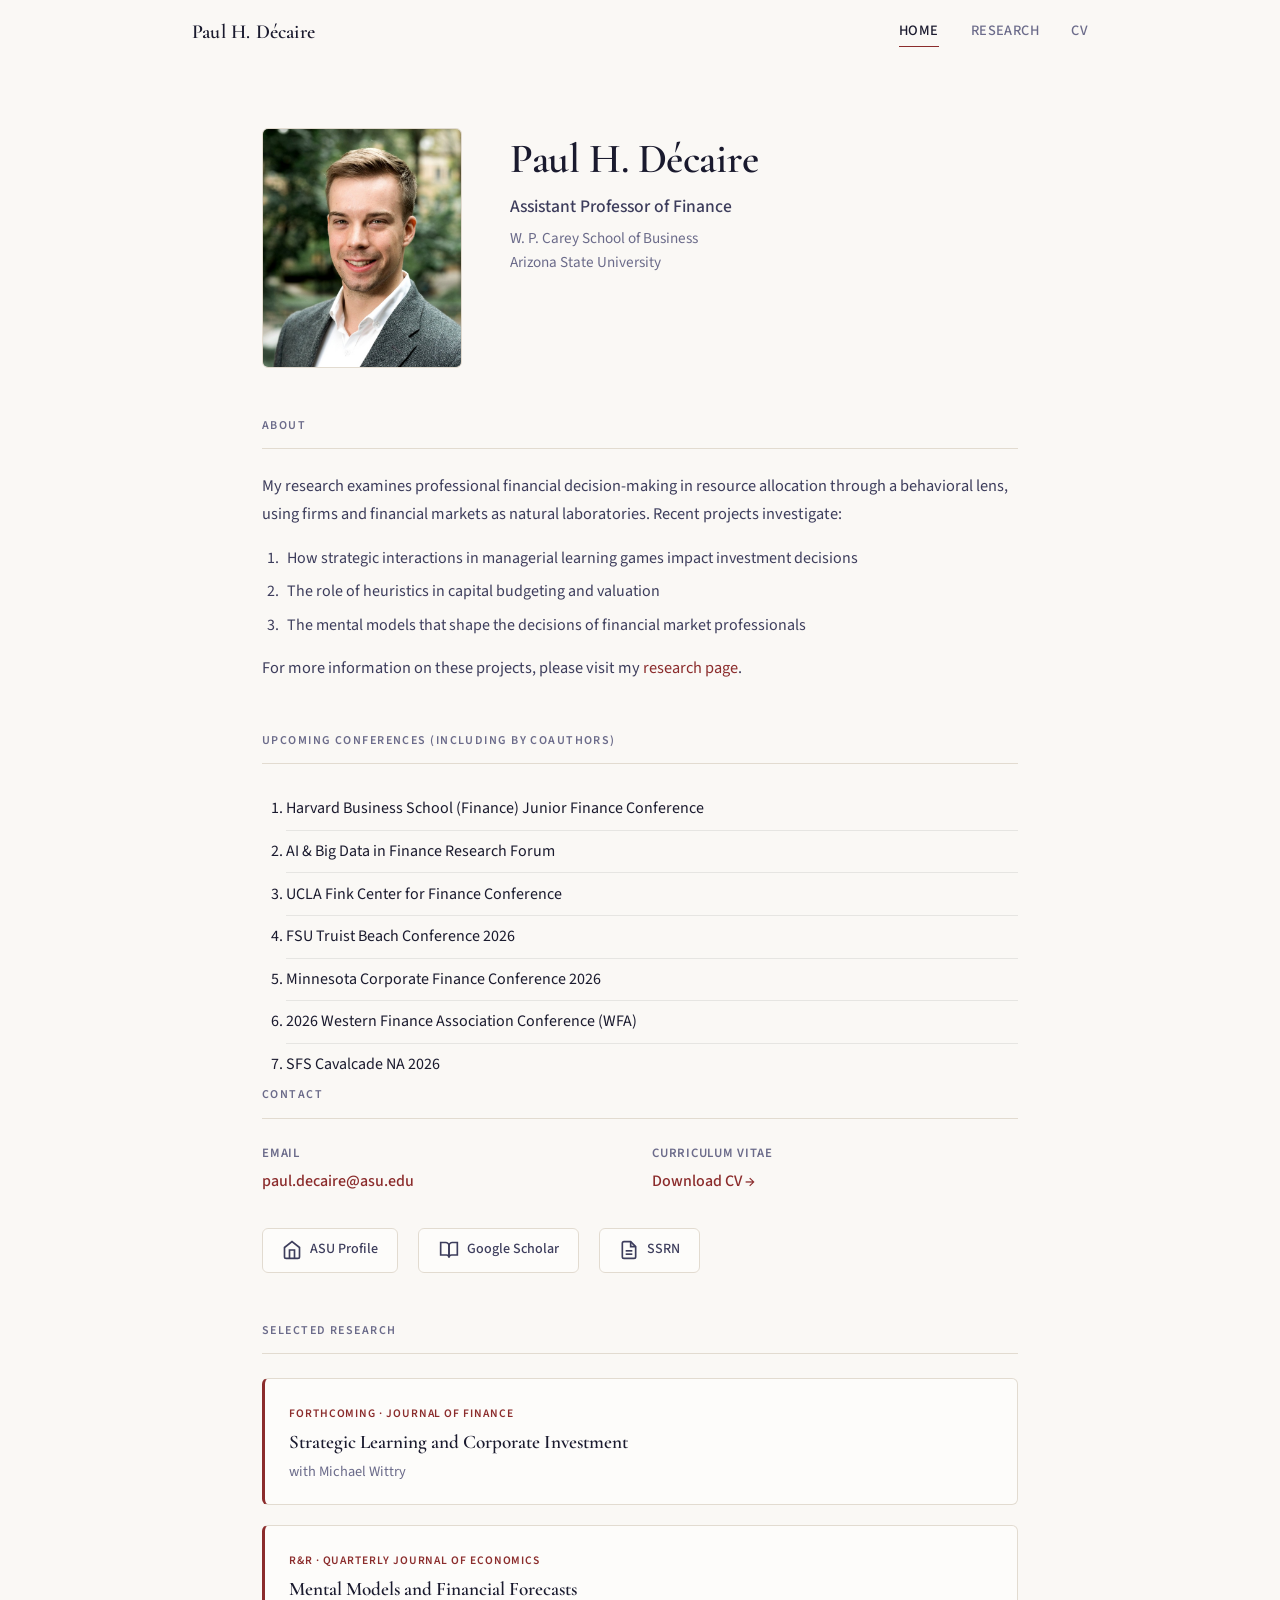
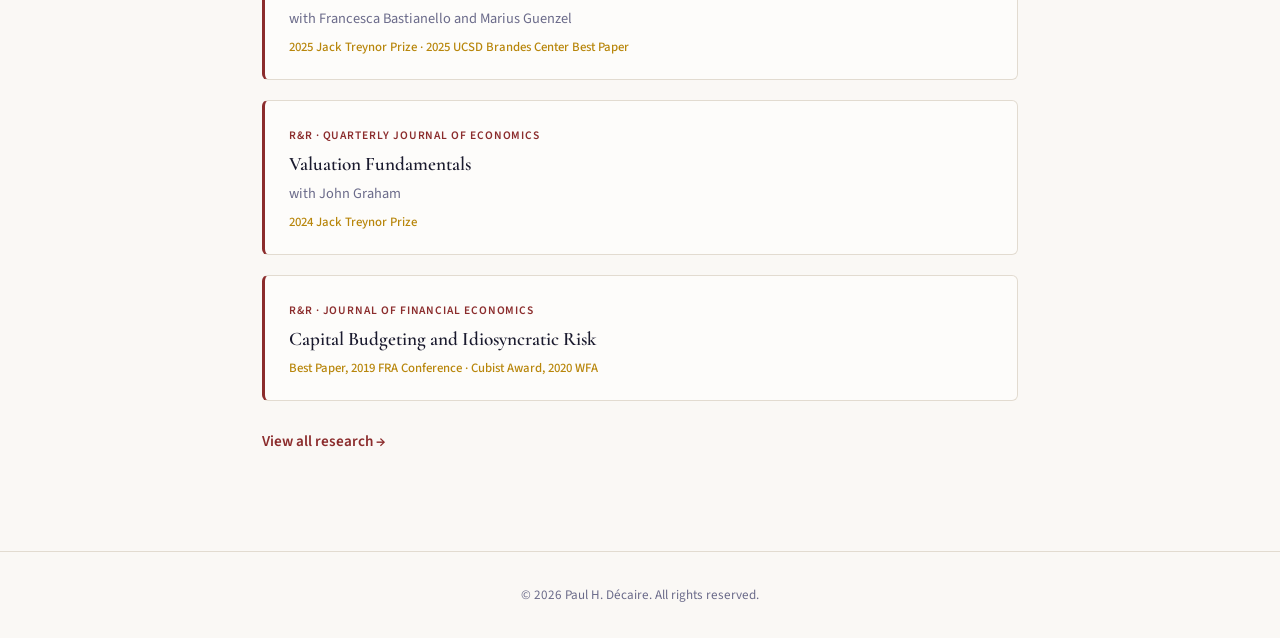
==== index.html @ 52ef9b3b "Add files via upload" ====
<!DOCTYPE html>
<html lang="en">
<head>
    <meta charset="UTF-8">
    <meta name="viewport" content="width=device-width, initial-scale=1.0">
    <!-- Google Analytics 4 -->
    <script async src="https://www.googletagmanager.com/gtag/js?id=G-M47GTW8GNM"></script>
    <script>
        window.dataLayer = window.dataLayer || [];
        function gtag(){dataLayer.push(arguments);}
        gtag('js', new Date());
        gtag('config', 'G-M47GTW8GNM');
    </script>
    <title>Paul H. Décaire — Finance, ASU</title>
    <meta name="description" content="Paul H. Décaire is an Assistant Professor of Finance at the W. P. Carey School of Business, Arizona State University.">
    <link rel="preconnect" href="https://fonts.googleapis.com">
    <link rel="preconnect" href="https://fonts.gstatic.com" crossorigin>
    <link href="https://fonts.googleapis.com/css2?family=Cormorant+Garamond:ital,wght@0,400;0,500;0,600;0,700;1,400;1,500&family=Source+Sans+3:ital,wght@0,300;0,400;0,500;0,600;1,400&display=swap" rel="stylesheet">
    <link rel="stylesheet" href="style.css">
</head>
<body>
    <!-- Navigation -->
    <nav class="nav" id="nav">
        <div class="nav-inner">
            <a href="index.html" class="nav-name">Paul H. Décaire</a>
            <button class="nav-toggle" aria-label="Toggle menu" onclick="document.querySelector('.nav-links').classList.toggle('open')">
                <span></span><span></span><span></span>
            </button>
            <div class="nav-links">
                <a href="index.html" class="active">Home</a>
                <a href="research.html">Research</a>
                <a href="decaire_paul_resume.pdf" target="_blank">CV</a>
            </div>
        </div>
    </nav>

    <!-- Hero Section -->
    <header class="hero">
        <div class="hero-inner">
            <div class="hero-photo">
                <!-- Replace src with your actual headshot file -->
                <img src="photo.jpg" alt="Paul H. Décaire" />
            </div>
            <div class="hero-text">
                <h1>Paul H. Décaire</h1>
                <p class="hero-title">Assistant Professor of Finance</p>
                <p class="hero-affiliation">W. P. Carey School of Business<br>Arizona State University</p>
            </div>
        </div>
    </header>

    <!-- Main Content -->
    <main class="content">
        <!-- About Section -->
        <section class="about" id="about">
            <h2 class="section-label">About</h2>
            <div class="about-body">
                <p>
                    My research examines professional financial decision-making in resource allocation through a behavioral lens, using firms and financial markets as natural laboratories. Recent projects investigate:
                </p>
                <ol class="research-themes">
                    <li>How strategic interactions in managerial learning games impact investment decisions</li>
                    <li>The role of heuristics in capital budgeting and valuation</li>
                    <li>The mental models that shape the decisions of financial market professionals</li>
                </ol>
                <p>
                    For more information on these projects, please visit my <a href="research.html">research page</a>.
                </p>
            </div>
        </section>

        <!-- Upcoming Conferences Section -->
        <section class="conferences" id="conferences">
            <h2 class="section-label">Upcoming Conferences (Including by Coauthors)</h2>
            <div class="about-body">
                <ol style="list-style: decimal; padding-left: 1.5rem; margin: 0;">
                    <li style="padding: 0.45rem 0; border-bottom: 1px solid rgba(0,0,0,0.08);">Harvard Business School (Finance) Junior Finance Conference</li>
                    <li style="padding: 0.45rem 0; border-bottom: 1px solid rgba(0,0,0,0.08);">AI &amp; Big Data in Finance Research Forum</li>
                    <li style="padding: 0.45rem 0; border-bottom: 1px solid rgba(0,0,0,0.08);">UCLA Fink Center for Finance Conference</li>
                    <li style="padding: 0.45rem 0; border-bottom: 1px solid rgba(0,0,0,0.08);">FSU Truist Beach Conference 2026</li>
                    <li style="padding: 0.45rem 0; border-bottom: 1px solid rgba(0,0,0,0.08);">Minnesota Corporate Finance Conference 2026</li>
                    <li style="padding: 0.45rem 0; border-bottom: 1px solid rgba(0,0,0,0.08);">2026 Western Finance Association Conference (WFA)</li>
                    <li style="padding: 0.45rem 0; border-bottom: none;">SFS Cavalcade NA 2026</li>
                </ol>
            </div>
        </section>

        <!-- Contact Section -->
        <section class="contact" id="contact">
            <h2 class="section-label">Contact</h2>
            <div class="contact-body">
                <div class="contact-grid">
                    <div class="contact-item">
                        <span class="contact-label">Email</span>
                        <a href="mailto:paul.decaire@asu.edu">paul.decaire@asu.edu</a>
                    </div>
                    <div class="contact-item">
                        <span class="contact-label">Curriculum Vitae</span>
                        <a href="decaire_paul_resume.pdf" target="_blank">Download CV &rarr;</a>
                    </div>
                </div>

                <div class="profiles">
                    <a href="https://search.asu.edu/profile/3713880" target="_blank" class="profile-link">
                        <svg width="20" height="20" viewBox="0 0 24 24" fill="none" stroke="currentColor" stroke-width="2"><path d="M3 9l9-7 9 7v11a2 2 0 01-2 2H5a2 2 0 01-2-2z"/><polyline points="9 22 9 12 15 12 15 22"/></svg>
                        ASU Profile
                    </a>
                    <a href="https://scholar.google.com/citations?user=c8uqNw0AAAAJ&hl=en&oi=ao" target="_blank" class="profile-link">
                        <svg width="20" height="20" viewBox="0 0 24 24" fill="none" stroke="currentColor" stroke-width="2"><path d="M2 3h6a4 4 0 014 4v14a3 3 0 00-3-3H2z"/><path d="M22 3h-6a4 4 0 00-4 4v14a3 3 0 013-3h7z"/></svg>
                        Google Scholar
                    </a>
                    <a href="https://papers.ssrn.com/sol3/cf_dev/AbsByAuth.cfm?per_id=2707823" target="_blank" class="profile-link">
                        <svg width="20" height="20" viewBox="0 0 24 24" fill="none" stroke="currentColor" stroke-width="2"><path d="M14 2H6a2 2 0 00-2 2v16a2 2 0 002 2h12a2 2 0 002-2V8z"/><polyline points="14 2 14 8 20 8"/><line x1="16" y1="13" x2="8" y2="13"/><line x1="16" y1="17" x2="8" y2="17"/></svg>
                        SSRN
                    </a>
                </div>
            </div>
        </section>

        <!-- Selected Publications Highlight -->
        <section class="highlights" id="highlights">
            <h2 class="section-label">Selected Research</h2>
            <div class="highlights-body">
                <div class="highlight-card">
                    <span class="highlight-badge">Forthcoming &middot; Journal of Finance</span>
                    <h3><a href="https://papers.ssrn.com/sol3/papers.cfm?abstract_id=3923811">Strategic Learning and Corporate Investment</a></h3>
                    <p class="highlight-authors">with Michael Wittry</p>
                </div>
                <div class="highlight-card">
                    <span class="highlight-badge">R&R &middot; Quarterly Journal of Economics</span>
                    <h3><a href="https://papers.ssrn.com/sol3/papers.cfm?abstract_id=5004839">Mental Models and Financial Forecasts</a></h3>
                    <p class="highlight-authors">with Francesca Bastianello and Marius Guenzel</p>
                    <p class="highlight-awards">2025 Jack Treynor Prize &middot; 2025 UCSD Brandes Center Best Paper</p>
                </div>
                <div class="highlight-card">
                    <span class="highlight-badge">R&R &middot; Quarterly Journal of Economics</span>
                    <h3><a href="https://papers.ssrn.com/sol3/papers.cfm?abstract_id=4951338">Valuation Fundamentals</a></h3>
                    <p class="highlight-authors">with John Graham</p>
                    <p class="highlight-awards">2024 Jack Treynor Prize</p>
                </div>
                <div class="highlight-card">
                    <span class="highlight-badge">R&R &middot; Journal of Financial Economics</span>
                    <h3><a href="https://papers.ssrn.com/sol3/papers.cfm?abstract_id=3480884">Capital Budgeting and Idiosyncratic Risk</a></h3>
                    <p class="highlight-awards">Best Paper, 2019 FRA Conference &middot; Cubist Award, 2020 WFA</p>
                </div>

                <a href="research.html" class="view-all">View all research &rarr;</a>
            </div>
        </section>
    </main>

    <!-- Footer -->
    <footer class="footer">
        <div class="footer-inner">
            <p>&copy; 2026 Paul H. Décaire. All rights reserved.</p>
        </div>
    </footer>

    <script>
        // Minimal nav shadow on scroll
        window.addEventListener('scroll', () => {
            document.getElementById('nav').classList.toggle('scrolled', window.scrollY > 20);
        });
    </script>

    <!-- StatCounter -->
    <!-- TODO: Replace 13212534 with your Project ID and 77cf4cf3 with your Security Code -->
    <!-- Get these at: https://statcounter.com/ → Add Project → copy the code -->
    <script type="text/javascript">
        var sc_project=13212534;
        var sc_invisible=1;
        var sc_security="77cf4cf3";
    </script>
    <script type="text/javascript" src="https://www.statcounter.com/counter/counter.js" async></script>
    <noscript><div class="statcounter"><a title="Web Analytics" href="https://statcounter.com/" target="_blank"><img class="statcounter" src="https://c.statcounter.com/13212534/0/77cf4cf3/1/" alt="Web Analytics" referrerPolicy="no-referrer-when-downgrade"></a></div></noscript>
    <!-- End StatCounter -->
</body>
</html>
---- style.css ----
/* ============================================================
   Paul H. Décaire — Academic Website Stylesheet
   Aesthetic: Refined editorial, warm & authoritative
   ============================================================ */

:root {
    --color-ink: #1a1a2e;
    --color-ink-light: #3d3d5c;
    --color-ink-muted: #6b6b8a;
    --color-cream: #faf8f5;
    --color-warm-white: #fdfcfa;
    --color-sand: #f0ebe4;
    --color-sand-dark: #e2dbd0;
    --color-accent: #8b2c2c;
    --color-accent-hover: #a63636;
    --color-gold: #b8860b;
    --color-green-muted: #2d6a4f;
    --color-blue-muted: #1e4d7a;
    --font-display: 'Cormorant Garamond', 'Georgia', serif;
    --font-body: 'Source Sans 3', 'Segoe UI', sans-serif;
    --max-width: 820px;
    --nav-height: 64px;
}

/* Reset */
*, *::before, *::after { box-sizing: border-box; margin: 0; padding: 0; }

html {
    scroll-behavior: smooth;
    -webkit-text-size-adjust: 100%;
}

body {
    font-family: var(--font-body);
    font-size: 16px;
    line-height: 1.7;
    color: var(--color-ink);
    background: var(--color-cream);
    -webkit-font-smoothing: antialiased;
    -moz-osx-font-smoothing: grayscale;
}

a {
    color: var(--color-accent);
    text-decoration: none;
    transition: color 0.2s ease;
}
a:hover {
    color: var(--color-accent-hover);
}

img { max-width: 100%; display: block; }

/* ---- NAVIGATION ---- */
.nav {
    position: fixed;
    top: 0;
    left: 0;
    right: 0;
    height: var(--nav-height);
    background: var(--color-cream);
    z-index: 100;
    transition: box-shadow 0.3s ease, background 0.3s ease;
}
.nav.scrolled {
    box-shadow: 0 1px 12px rgba(26, 26, 46, 0.08);
    background: rgba(250, 248, 245, 0.97);
    backdrop-filter: blur(8px);
}
.nav-inner {
    max-width: 960px;
    margin: 0 auto;
    padding: 0 2rem;
    height: 100%;
    display: flex;
    align-items: center;
    justify-content: space-between;
}
.nav-name {
    font-family: var(--font-display);
    font-size: 1.25rem;
    font-weight: 600;
    color: var(--color-ink);
    letter-spacing: 0.01em;
}
.nav-name:hover { color: var(--color-accent); }
.nav-links {
    display: flex;
    gap: 2rem;
    align-items: center;
}
.nav-links a {
    font-family: var(--font-body);
    font-size: 0.9rem;
    font-weight: 500;
    color: var(--color-ink-muted);
    letter-spacing: 0.03em;
    text-transform: uppercase;
    position: relative;
    padding-bottom: 2px;
}
.nav-links a::after {
    content: '';
    position: absolute;
    bottom: -2px;
    left: 0;
    width: 0;
    height: 1.5px;
    background: var(--color-accent);
    transition: width 0.3s ease;
}
.nav-links a:hover,
.nav-links a.active {
    color: var(--color-ink);
}
.nav-links a:hover::after,
.nav-links a.active::after {
    width: 100%;
}
.nav-toggle { display: none; }

/* ---- HERO (Home) ---- */
.hero {
    padding-top: calc(var(--nav-height) + 4rem);
    padding-bottom: 3rem;
    background: var(--color-cream);
}
.hero-inner {
    max-width: var(--max-width);
    margin: 0 auto;
    padding: 0 2rem;
    display: flex;
    align-items: flex-start;
    gap: 3rem;
}
.hero-photo {
    flex-shrink: 0;
    width: 200px;
    height: 240px;
    border-radius: 6px;
    overflow: hidden;
    background: var(--color-sand);
    border: 1px solid var(--color-sand-dark);
}
.hero-photo img {
    width: 100%;
    height: 100%;
    object-fit: cover;
}
.hero-text {
    padding-top: 0.5rem;
}
.hero-text h1 {
    font-family: var(--font-display);
    font-size: 2.6rem;
    font-weight: 600;
    color: var(--color-ink);
    line-height: 1.15;
    margin-bottom: 0.5rem;
    letter-spacing: -0.01em;
}
.hero-title {
    font-size: 1.1rem;
    font-weight: 500;
    color: var(--color-ink-light);
    margin-bottom: 0.25rem;
}
.hero-affiliation {
    font-size: 0.95rem;
    color: var(--color-ink-muted);
    line-height: 1.6;
}

/* ---- PAGE HEADER (Research) ---- */
.page-header {
    padding-top: calc(var(--nav-height) + 3.5rem);
    padding-bottom: 2rem;
    max-width: var(--max-width);
    margin: 0 auto;
    padding-left: 2rem;
    padding-right: 2rem;
}
.page-header h1 {
    font-family: var(--font-display);
    font-size: 2.8rem;
    font-weight: 600;
    color: var(--color-ink);
    letter-spacing: -0.01em;
}

/* ---- MAIN CONTENT ---- */
.content {
    max-width: var(--max-width);
    margin: 0 auto;
    padding: 0 2rem 4rem;
}

/* ---- SECTION LABELS ---- */
.section-label {
    font-family: var(--font-body);
    font-size: 0.75rem;
    font-weight: 600;
    letter-spacing: 0.12em;
    text-transform: uppercase;
    color: var(--color-ink-muted);
    margin-bottom: 1.5rem;
    padding-bottom: 0.75rem;
    border-bottom: 1px solid var(--color-sand-dark);
}

/* ---- ABOUT SECTION ---- */
.about { margin-bottom: 3rem; }
.about-body p {
    color: var(--color-ink-light);
    margin-bottom: 1rem;
    font-size: 1.02rem;
}
.research-themes {
    margin: 0.75rem 0 1rem 1.25rem;
    color: var(--color-ink-light);
}
.research-themes li {
    margin-bottom: 0.4rem;
    padding-left: 0.3rem;
}

/* ---- CONTACT SECTION ---- */
.contact { margin-bottom: 3rem; }
.contact-grid {
    display: grid;
    grid-template-columns: 1fr 1fr;
    gap: 1.5rem;
    margin-bottom: 2rem;
}
.contact-item {
    display: flex;
    flex-direction: column;
    gap: 0.25rem;
}
.contact-label {
    font-size: 0.8rem;
    font-weight: 600;
    letter-spacing: 0.06em;
    text-transform: uppercase;
    color: var(--color-ink-muted);
}
.contact-item a {
    font-size: 1rem;
    font-weight: 500;
}

.profiles {
    display: flex;
    gap: 1.25rem;
    flex-wrap: wrap;
}
.profile-link {
    display: inline-flex;
    align-items: center;
    gap: 0.5rem;
    padding: 0.6rem 1.2rem;
    border: 1px solid var(--color-sand-dark);
    border-radius: 6px;
    font-size: 0.88rem;
    font-weight: 500;
    color: var(--color-ink-light);
    background: var(--color-warm-white);
    transition: all 0.2s ease;
}
.profile-link:hover {
    border-color: var(--color-accent);
    color: var(--color-accent);
    background: #fff;
    box-shadow: 0 2px 8px rgba(139, 44, 44, 0.08);
}
.profile-link svg {
    flex-shrink: 0;
}

/* ---- HIGHLIGHTS / SELECTED RESEARCH ---- */
.highlights { margin-bottom: 2rem; }
.highlights-body {
    display: flex;
    flex-direction: column;
    gap: 1.25rem;
}
.highlight-card {
    padding: 1.25rem 1.5rem;
    background: var(--color-warm-white);
    border: 1px solid var(--color-sand-dark);
    border-radius: 6px;
    border-left: 3px solid var(--color-accent);
    transition: box-shadow 0.2s ease, transform 0.2s ease;
}
.highlight-card:hover {
    box-shadow: 0 4px 16px rgba(26, 26, 46, 0.06);
    transform: translateY(-1px);
}
.highlight-badge {
    display: inline-block;
    font-size: 0.72rem;
    font-weight: 600;
    letter-spacing: 0.08em;
    text-transform: uppercase;
    color: var(--color-accent);
    margin-bottom: 0.4rem;
}
.highlight-card h3 {
    font-family: var(--font-display);
    font-size: 1.2rem;
    font-weight: 600;
    line-height: 1.35;
    margin-bottom: 0.25rem;
}
.highlight-card h3 a {
    color: var(--color-ink);
}
.highlight-card h3 a:hover {
    color: var(--color-accent);
}
.highlight-authors {
    font-size: 0.9rem;
    color: var(--color-ink-muted);
}
.highlight-awards {
    font-size: 0.8rem;
    color: var(--color-gold);
    font-weight: 500;
    margin-top: 0.35rem;
}
.view-all {
    display: inline-block;
    margin-top: 0.5rem;
    font-weight: 600;
    font-size: 0.95rem;
}

/* ---- RESEARCH PAGE: PAPERS ---- */
.paper-section {
    margin-bottom: 3.5rem;
}
.papers {
    display: flex;
    flex-direction: column;
    gap: 1.75rem;
}
.paper {
    padding: 1.5rem 1.75rem;
    background: var(--color-warm-white);
    border: 1px solid var(--color-sand-dark);
    border-radius: 6px;
    transition: box-shadow 0.2s ease;
}
.paper:hover {
    box-shadow: 0 3px 14px rgba(26, 26, 46, 0.06);
}
.paper-meta {
    display: flex;
    align-items: center;
    gap: 0.75rem;
    margin-bottom: 0.6rem;
    flex-wrap: wrap;
}
.paper-venue {
    font-size: 0.78rem;
    font-weight: 600;
    letter-spacing: 0.06em;
    text-transform: uppercase;
    color: var(--color-ink-muted);
}
.paper-status {
    font-size: 0.7rem;
    font-weight: 600;
    letter-spacing: 0.06em;
    text-transform: uppercase;
    padding: 0.2rem 0.6rem;
    border-radius: 3px;
    background: var(--color-sand);
    color: var(--color-ink-muted);
}
.paper-status.forthcoming {
    background: #e8f5e9;
    color: var(--color-green-muted);
}
.paper-status.published {
    background: #e3f0fa;
    color: var(--color-blue-muted);
}
.paper-status.rr {
    background: #fff3e0;
    color: #b8730e;
}
.paper-status.new {
    background: #fce4ec;
    color: var(--color-accent);
}
.paper-title {
    font-family: var(--font-display);
    font-size: 1.3rem;
    font-weight: 600;
    line-height: 1.35;
    margin-bottom: 0.35rem;
}
.paper-title a {
    color: var(--color-ink);
}
.paper-title a:hover {
    color: var(--color-accent);
}
.paper-authors {
    font-size: 0.92rem;
    color: var(--color-ink-muted);
    margin-bottom: 0.3rem;
}
.paper-note {
    font-size: 0.85rem;
    color: var(--color-ink-muted);
    font-style: italic;
    margin-bottom: 0.3rem;
}
.paper-links {
    margin-bottom: 0.5rem;
}
.paper-links a {
    font-size: 0.85rem;
    font-weight: 600;
}
.paper-awards {
    display: flex;
    flex-direction: column;
    gap: 0.2rem;
    margin-top: 0.4rem;
}
.award {
    font-size: 0.8rem;
    color: var(--color-gold);
    font-weight: 500;
}
.award::before {
    content: '★ ';
    font-size: 0.7rem;
}

/* Abstract toggle */
.paper-abstract {
    margin-top: 0.75rem;
    border-top: 1px solid var(--color-sand);
    padding-top: 0.75rem;
}
.paper-abstract summary {
    font-size: 0.82rem;
    font-weight: 600;
    text-transform: uppercase;
    letter-spacing: 0.06em;
    color: var(--color-ink-muted);
    cursor: pointer;
    user-select: none;
    transition: color 0.2s;
}
.paper-abstract summary:hover {
    color: var(--color-accent);
}
.paper-abstract p {
    margin-top: 0.6rem;
    font-size: 0.9rem;
    line-height: 1.65;
    color: var(--color-ink-light);
}

.paper-resting {
    opacity: 0.7;
    border-left: 3px solid var(--color-sand-dark);
}

/* ---- FOOTER ---- */
.footer {
    border-top: 1px solid var(--color-sand-dark);
    padding: 2rem 0;
    background: var(--color-cream);
}
.footer-inner {
    max-width: var(--max-width);
    margin: 0 auto;
    padding: 0 2rem;
    text-align: center;
}
.footer p {
    font-size: 0.82rem;
    color: var(--color-ink-muted);
}

/* ---- RESPONSIVE ---- */
@media (max-width: 700px) {
    .hero-inner {
        flex-direction: column;
        align-items: center;
        text-align: center;
        gap: 1.5rem;
    }
    .hero-photo {
        width: 160px;
        height: 200px;
    }
    .hero-text h1 {
        font-size: 2rem;
    }
    .contact-grid {
        grid-template-columns: 1fr;
    }
    .profiles {
        justify-content: center;
    }
    .nav-toggle {
        display: flex;
        flex-direction: column;
        gap: 5px;
        background: none;
        border: none;
        cursor: pointer;
        padding: 4px;
    }
    .nav-toggle span {
        display: block;
        width: 22px;
        height: 2px;
        background: var(--color-ink);
        border-radius: 2px;
        transition: 0.2s;
    }
    .nav-links {
        display: none;
        position: absolute;
        top: var(--nav-height);
        left: 0;
        right: 0;
        background: var(--color-cream);
        flex-direction: column;
        padding: 1rem 2rem 1.5rem;
        gap: 1rem;
        box-shadow: 0 4px 16px rgba(0,0,0,0.06);
    }
    .nav-links.open {
        display: flex;
    }
    .page-header h1 { font-size: 2.2rem; }
    .paper { padding: 1.25rem; }
    .paper-title { font-size: 1.15rem; }
    .highlight-card { padding: 1rem 1.25rem; }
}

/* ---- ANIMATIONS ---- */
@keyframes fadeUp {
    from { opacity: 0; transform: translateY(16px); }
    to   { opacity: 1; transform: translateY(0); }
}

.hero-photo,
.hero-text,
.about,
.contact,
.highlights,
.paper-section {
    animation: fadeUp 0.6s ease both;
}
.hero-text       { animation-delay: 0.1s; }
.about           { animation-delay: 0.15s; }
.contact         { animation-delay: 0.2s; }
.highlights      { animation-delay: 0.25s; }

/* Print styles */
@media print {
    .nav, .nav-toggle { display: none; }
    .hero { padding-top: 1rem; }
    .paper-abstract { display: block; }
    .paper-abstract summary { display: none; }
    a { color: inherit; }
}

/* Upcoming Conferences */
.conferences-body {
    max-width: 38rem;
}

.conference-list {
    list-style: none;
    padding: 0;
    margin: 0 0 1rem;
}

.conference-list li {
    padding: 0.45rem 0;
    border-bottom: 1px solid rgba(0, 0, 0, 0.06);
    font-family: 'Source Sans 3', sans-serif;
    font-size: 0.95rem;
}

.conf-note {
    color: #888;
    font-size: 0.85em;
    margin-left: 0.25rem;
}

.conf-legend {
    font-size: 0.85rem;
    color: #888;
    margin-top: 0.5rem;
    font-family: 'Source Sans 3', sans-serif;
}
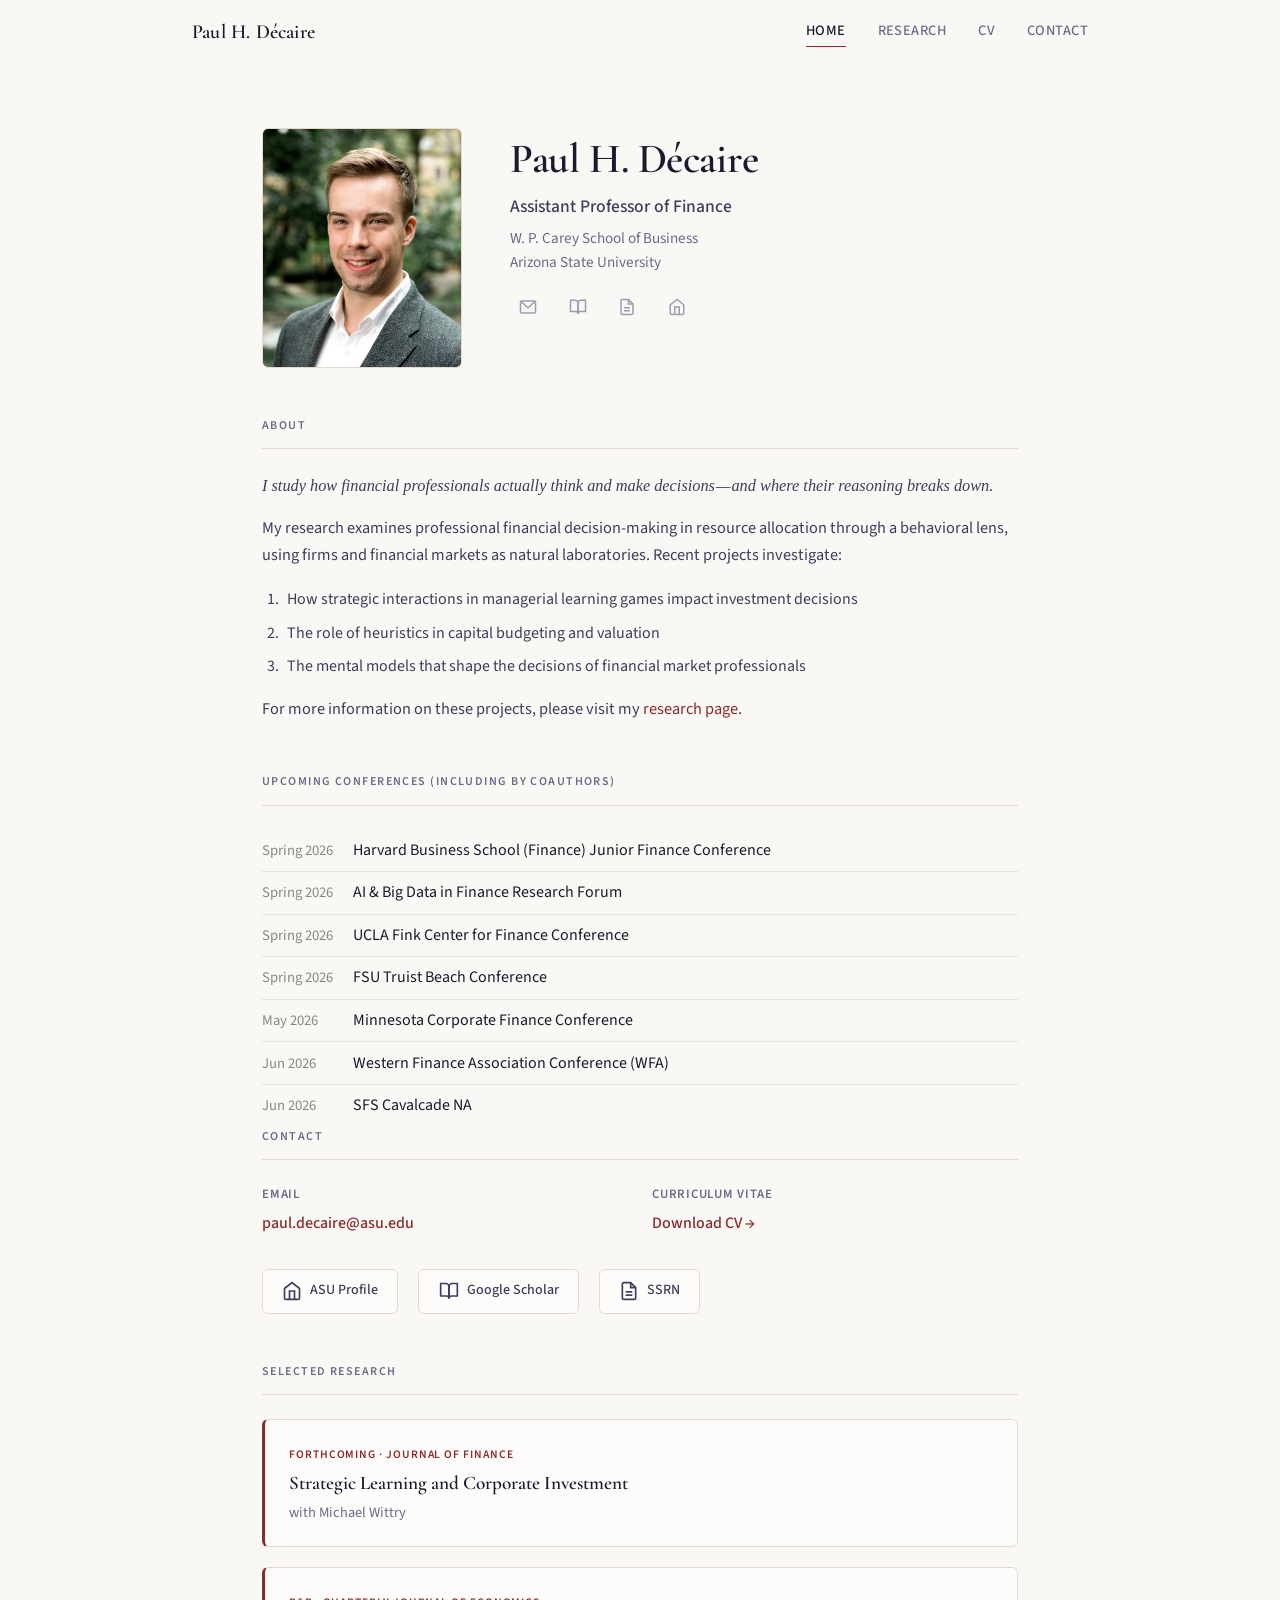
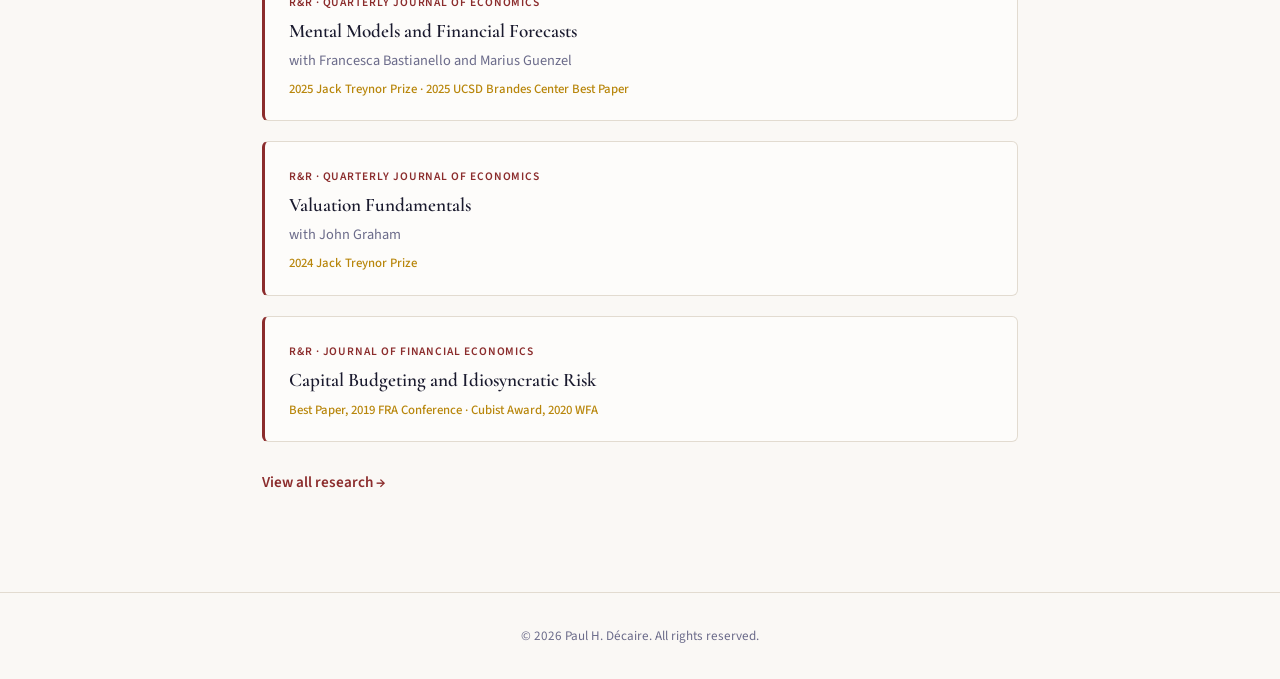
==== commit 98983d01: "Add files via upload" ====
--- a/index.html
+++ b/index.html
@@ -12,7 +12,17 @@
         gtag('config', 'G-M47GTW8GNM');
     </script>
     <title>Paul H. Décaire — Finance, ASU</title>
-    <meta name="description" content="Paul H. Décaire is an Assistant Professor of Finance at the W. P. Carey School of Business, Arizona State University.">
+    <meta name="description" content="Paul H. Décaire is an Assistant Professor of Finance at the W. P. Carey School of Business, Arizona State University. Research on behavioral finance, capital budgeting, and valuation.">
+    <!-- Open Graph / Social sharing -->
+    <meta property="og:title" content="Paul H. Décaire — Finance, ASU">
+    <meta property="og:description" content="Assistant Professor of Finance at Arizona State University. I study how financial professionals actually think and make decisions — and where their reasoning breaks down.">
+    <meta property="og:type" content="website">
+    <meta property="og:url" content="https://paulhdecaire.com/">
+    <meta property="og:image" content="https://paulhdecaire.com/photo.jpg">
+    <meta name="twitter:card" content="summary">
+    <meta name="twitter:title" content="Paul H. Décaire — Finance, ASU">
+    <meta name="twitter:description" content="Assistant Professor of Finance at ASU. Research on behavioral finance, capital budgeting, and valuation.">
+    <meta name="twitter:image" content="https://paulhdecaire.com/photo.jpg">
     <link rel="preconnect" href="https://fonts.googleapis.com">
     <link rel="preconnect" href="https://fonts.gstatic.com" crossorigin>
     <link href="https://fonts.googleapis.com/css2?family=Cormorant+Garamond:ital,wght@0,400;0,500;0,600;0,700;1,400;1,500&family=Source+Sans+3:ital,wght@0,300;0,400;0,500;0,600;1,400&display=swap" rel="stylesheet">
@@ -30,6 +40,7 @@
                 <a href="index.html" class="active">Home</a>
                 <a href="research.html">Research</a>
                 <a href="decaire_paul_resume.pdf" target="_blank">CV</a>
+                <a href="#contact">Contact</a>
             </div>
         </div>
     </nav>
@@ -38,13 +49,26 @@
     <header class="hero">
         <div class="hero-inner">
             <div class="hero-photo">
-                <!-- Replace src with your actual headshot file -->
                 <img src="photo.jpg" alt="Paul H. Décaire" />
             </div>
             <div class="hero-text">
                 <h1>Paul H. Décaire</h1>
                 <p class="hero-title">Assistant Professor of Finance</p>
                 <p class="hero-affiliation">W. P. Carey School of Business<br>Arizona State University</p>
+                <div class="hero-profiles">
+                    <a href="mailto:paul.decaire@asu.edu" title="Email">
+                        <svg width="18" height="18" viewBox="0 0 24 24" fill="none" stroke="currentColor" stroke-width="2"><rect x="2" y="4" width="20" height="16" rx="2"/><polyline points="22,4 12,13 2,4"/></svg>
+                    </a>
+                    <a href="https://scholar.google.com/citations?user=c8uqNw0AAAAJ&hl=en&oi=ao" target="_blank" title="Google Scholar">
+                        <svg width="18" height="18" viewBox="0 0 24 24" fill="none" stroke="currentColor" stroke-width="2"><path d="M2 3h6a4 4 0 014 4v14a3 3 0 00-3-3H2z"/><path d="M22 3h-6a4 4 0 00-4 4v14a3 3 0 013-3h7z"/></svg>
+                    </a>
+                    <a href="https://papers.ssrn.com/sol3/cf_dev/AbsByAuth.cfm?per_id=2707823" target="_blank" title="SSRN">
+                        <svg width="18" height="18" viewBox="0 0 24 24" fill="none" stroke="currentColor" stroke-width="2"><path d="M14 2H6a2 2 0 00-2 2v16a2 2 0 002 2h12a2 2 0 002-2V8z"/><polyline points="14 2 14 8 20 8"/><line x1="16" y1="13" x2="8" y2="13"/><line x1="16" y1="17" x2="8" y2="17"/></svg>
+                    </a>
+                    <a href="https://search.asu.edu/profile/3713880" target="_blank" title="ASU Profile">
+                        <svg width="18" height="18" viewBox="0 0 24 24" fill="none" stroke="currentColor" stroke-width="2"><path d="M3 9l9-7 9 7v11a2 2 0 01-2 2H5a2 2 0 01-2-2z"/><polyline points="9 22 9 12 15 12 15 22"/></svg>
+                    </a>
+                </div>
             </div>
         </div>
     </header>
@@ -55,6 +79,9 @@
         <section class="about" id="about">
             <h2 class="section-label">About</h2>
             <div class="about-body">
+                <p class="about-tagline">
+                    I study how financial professionals actually think and make decisions&hairsp;&mdash;&hairsp;and where their reasoning breaks down.
+                </p>
                 <p>
                     My research examines professional financial decision-making in resource allocation through a behavioral lens, using firms and financial markets as natural laboratories. Recent projects investigate:
                 </p>
@@ -73,14 +100,28 @@
         <section class="conferences" id="conferences">
             <h2 class="section-label">Upcoming Conferences (Including by Coauthors)</h2>
             <div class="about-body">
-                <ol style="list-style: decimal; padding-left: 1.5rem; margin: 0;">
-                    <li style="padding: 0.45rem 0; border-bottom: 1px solid rgba(0,0,0,0.08);">Harvard Business School (Finance) Junior Finance Conference</li>
-                    <li style="padding: 0.45rem 0; border-bottom: 1px solid rgba(0,0,0,0.08);">AI &amp; Big Data in Finance Research Forum</li>
-                    <li style="padding: 0.45rem 0; border-bottom: 1px solid rgba(0,0,0,0.08);">UCLA Fink Center for Finance Conference</li>
-                    <li style="padding: 0.45rem 0; border-bottom: 1px solid rgba(0,0,0,0.08);">FSU Truist Beach Conference 2026</li>
-                    <li style="padding: 0.45rem 0; border-bottom: 1px solid rgba(0,0,0,0.08);">Minnesota Corporate Finance Conference 2026</li>
-                    <li style="padding: 0.45rem 0; border-bottom: 1px solid rgba(0,0,0,0.08);">2026 Western Finance Association Conference (WFA)</li>
-                    <li style="padding: 0.45rem 0; border-bottom: none;">SFS Cavalcade NA 2026</li>
+                <ol style="list-style: none; padding-left: 0; margin: 0;">
+                    <li style="padding: 0.45rem 0; border-bottom: 1px solid rgba(0,0,0,0.08);">
+                        <span style="display:inline-block; min-width:5.5rem; color:#888; font-size:0.92em;">Spring 2026</span> Harvard Business School (Finance) Junior Finance Conference
+                    </li>
+                    <li style="padding: 0.45rem 0; border-bottom: 1px solid rgba(0,0,0,0.08);">
+                        <span style="display:inline-block; min-width:5.5rem; color:#888; font-size:0.92em;">Spring 2026</span> AI &amp; Big Data in Finance Research Forum
+                    </li>
+                    <li style="padding: 0.45rem 0; border-bottom: 1px solid rgba(0,0,0,0.08);">
+                        <span style="display:inline-block; min-width:5.5rem; color:#888; font-size:0.92em;">Spring 2026</span> UCLA Fink Center for Finance Conference
+                    </li>
+                    <li style="padding: 0.45rem 0; border-bottom: 1px solid rgba(0,0,0,0.08);">
+                        <span style="display:inline-block; min-width:5.5rem; color:#888; font-size:0.92em;">Spring 2026</span> FSU Truist Beach Conference
+                    </li>
+                    <li style="padding: 0.45rem 0; border-bottom: 1px solid rgba(0,0,0,0.08);">
+                        <span style="display:inline-block; min-width:5.5rem; color:#888; font-size:0.92em;">May 2026</span> Minnesota Corporate Finance Conference
+                    </li>
+                    <li style="padding: 0.45rem 0; border-bottom: 1px solid rgba(0,0,0,0.08);">
+                        <span style="display:inline-block; min-width:5.5rem; color:#888; font-size:0.92em;">Jun 2026</span> Western Finance Association Conference (WFA)
+                    </li>
+                    <li style="padding: 0.45rem 0; border-bottom: none;">
+                        <span style="display:inline-block; min-width:5.5rem; color:#888; font-size:0.92em;">Jun 2026</span> SFS Cavalcade NA
+                    </li>
                 </ol>
             </div>
         </section>
@@ -164,15 +205,13 @@
     </script>
 
     <!-- StatCounter -->
-    <!-- TODO: Replace 13212534 with your Project ID and 77cf4cf3 with your Security Code -->
-    <!-- Get these at: https://statcounter.com/ → Add Project → copy the code -->
     <script type="text/javascript">
         var sc_project=13212534;
         var sc_invisible=1;
         var sc_security="77cf4cf3";
     </script>
     <script type="text/javascript" src="https://www.statcounter.com/counter/counter.js" async></script>
-    <noscript><div class="statcounter"><a title="Web Analytics" href="https://statcounter.com/" target="_blank"><img class="statcounter" src="https://c.statcounter.com/13212534/0/77cf4cf3/1/" alt="Web Analytics" referrerPolicy="no-referrer-when-downgrade"></a></div></noscript>
+    <noscript><div class="statcounter" style="display:none;"><a title="Web Analytics" href="https://statcounter.com/" target="_blank"><img class="statcounter" src="https://c.statcounter.com/13212534/0/77cf4cf3/1/" alt="Web Analytics" referrerPolicy="no-referrer-when-downgrade"></a></div></noscript>
     <!-- End StatCounter -->
 </body>
 </html>
--- a/style.css
+++ b/style.css
@@ -504,6 +504,9 @@
     .hero-text h1 {
         font-size: 2rem;
     }
+    .hero-profiles {
+        justify-content: center;
+    }
     .contact-grid {
         grid-template-columns: 1fr;
     }
@@ -606,3 +609,52 @@
     margin-top: 0.5rem;
     font-family: 'Source Sans 3', sans-serif;
 }
+
+/* ============================================================
+   NEW — Hero profile icons, About tagline, Resting Papers note
+   ============================================================ */
+
+/* Hero profile icon row (below affiliation) */
+.hero-profiles {
+    display: flex;
+    gap: 0.85rem;
+    margin-top: 0.9rem;
+}
+
+.hero-profiles a {
+    display: flex;
+    align-items: center;
+    justify-content: center;
+    width: 36px;
+    height: 36px;
+    border-radius: 50%;
+    color: var(--color-ink-muted);
+    opacity: 0.65;
+    transition: opacity 0.2s ease, background-color 0.2s ease, color 0.2s ease;
+}
+
+.hero-profiles a:hover {
+    opacity: 1;
+    color: var(--color-accent);
+    background-color: rgba(139, 44, 44, 0.06);
+}
+
+/* About tagline — the italic hook sentence */
+.about-tagline {
+    font-family: var(--font-display);
+    font-size: 1.25rem;
+    font-weight: 500;
+    font-style: italic;
+    line-height: 1.55;
+    margin-bottom: 0.75rem;
+    color: var(--color-ink);
+}
+
+/* Resting Papers explanatory note */
+.section-note {
+    font-size: 0.88rem;
+    color: var(--color-ink-muted);
+    margin-top: -0.5rem;
+    margin-bottom: 1.25rem;
+    font-style: italic;
+}
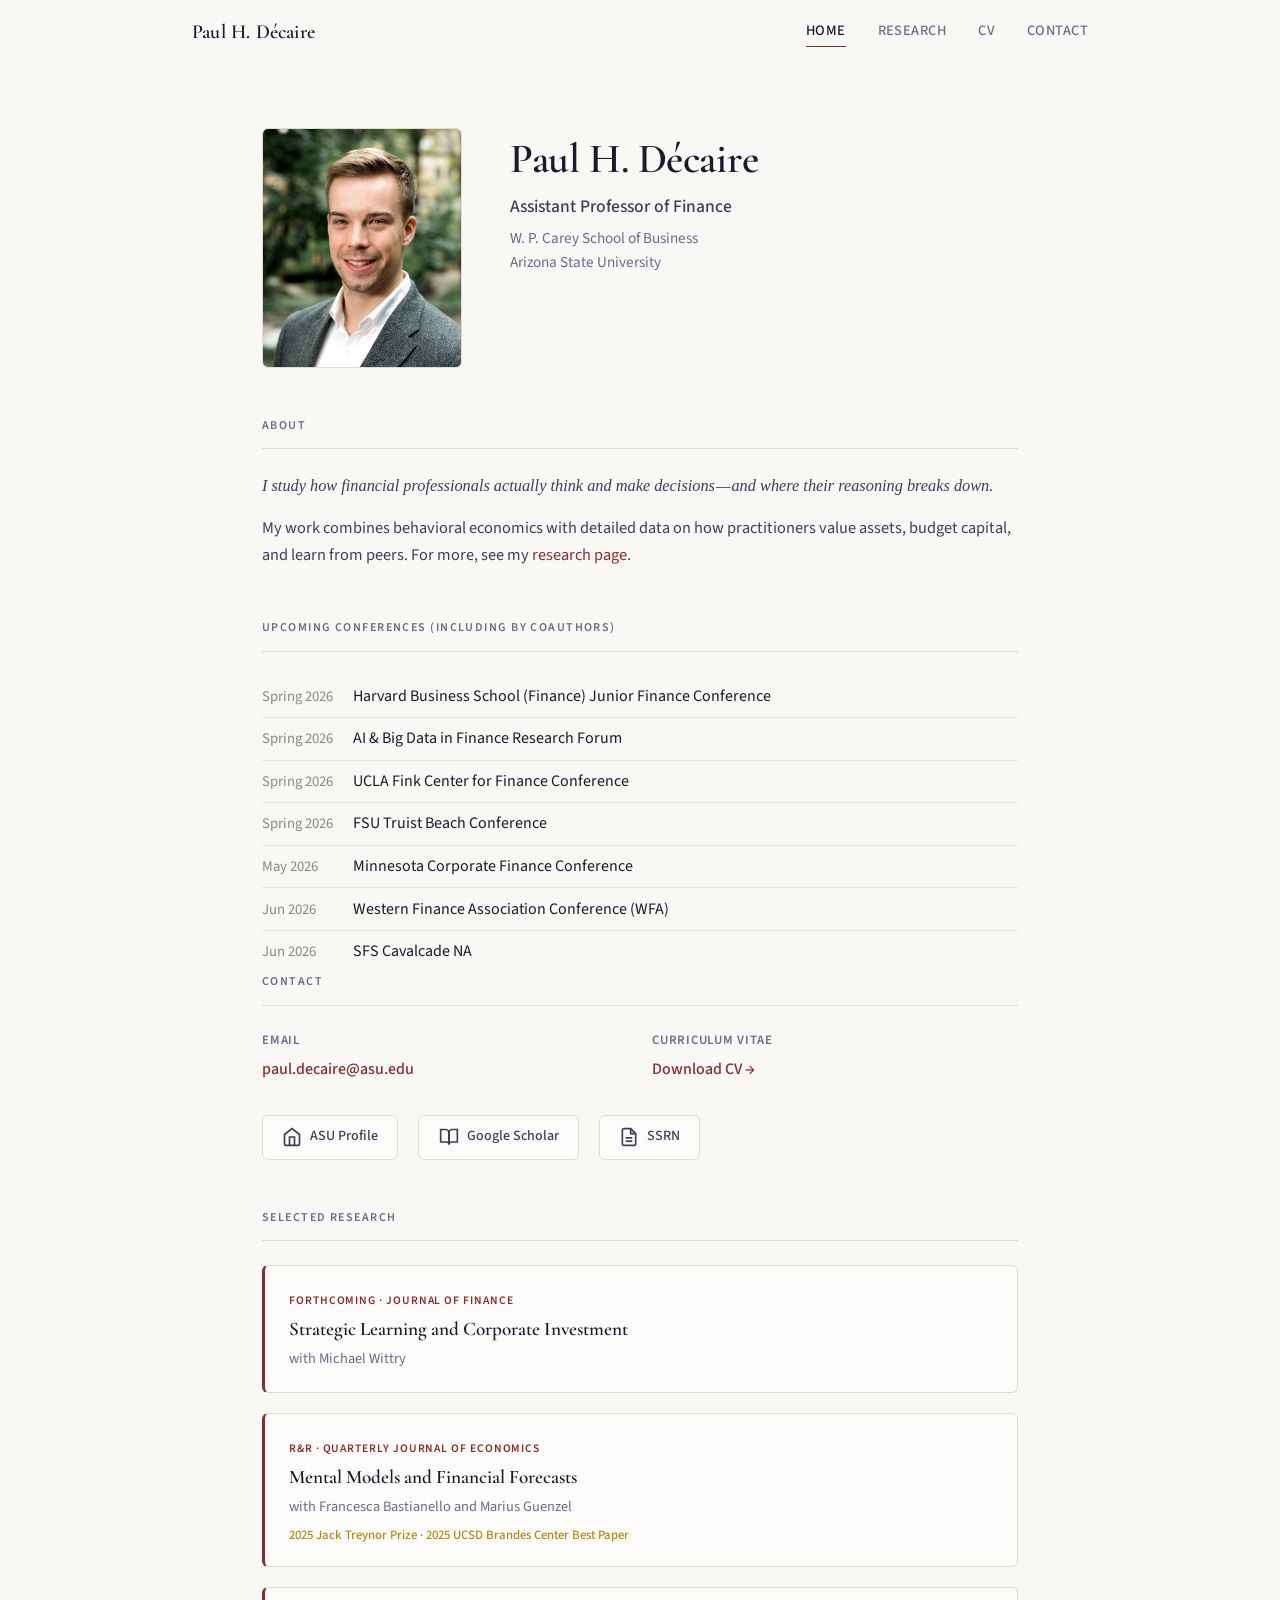
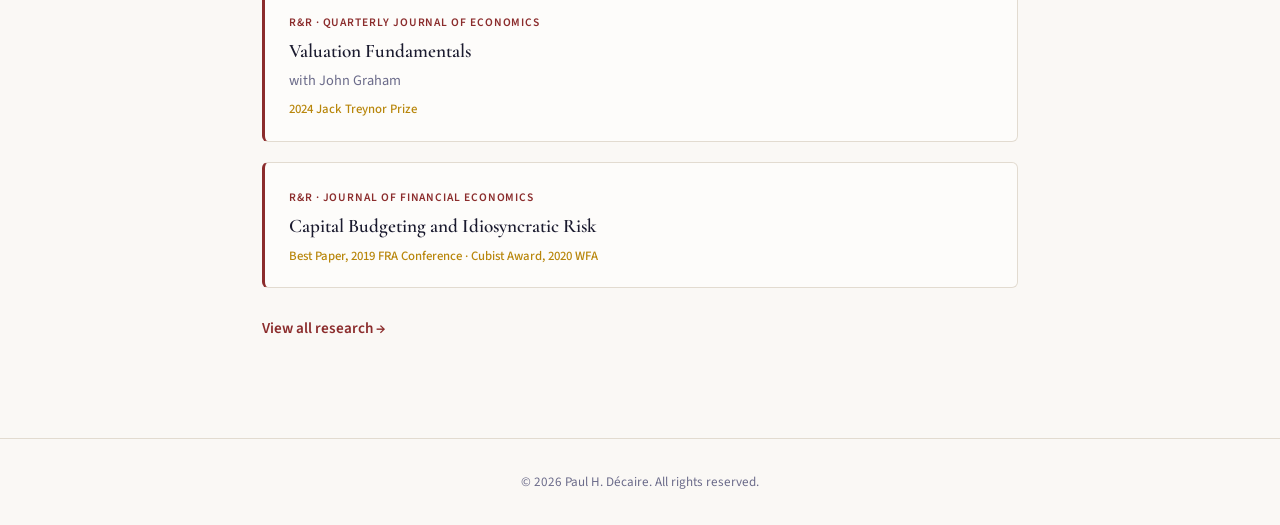
==== commit 505eafbe: "Add files via upload" ====
--- a/index.html
+++ b/index.html
@@ -55,20 +55,6 @@
                 <h1>Paul H. Décaire</h1>
                 <p class="hero-title">Assistant Professor of Finance</p>
                 <p class="hero-affiliation">W. P. Carey School of Business<br>Arizona State University</p>
-                <div class="hero-profiles">
-                    <a href="mailto:paul.decaire@asu.edu" title="Email">
-                        <svg width="18" height="18" viewBox="0 0 24 24" fill="none" stroke="currentColor" stroke-width="2"><rect x="2" y="4" width="20" height="16" rx="2"/><polyline points="22,4 12,13 2,4"/></svg>
-                    </a>
-                    <a href="https://scholar.google.com/citations?user=c8uqNw0AAAAJ&hl=en&oi=ao" target="_blank" title="Google Scholar">
-                        <svg width="18" height="18" viewBox="0 0 24 24" fill="none" stroke="currentColor" stroke-width="2"><path d="M2 3h6a4 4 0 014 4v14a3 3 0 00-3-3H2z"/><path d="M22 3h-6a4 4 0 00-4 4v14a3 3 0 013-3h7z"/></svg>
-                    </a>
-                    <a href="https://papers.ssrn.com/sol3/cf_dev/AbsByAuth.cfm?per_id=2707823" target="_blank" title="SSRN">
-                        <svg width="18" height="18" viewBox="0 0 24 24" fill="none" stroke="currentColor" stroke-width="2"><path d="M14 2H6a2 2 0 00-2 2v16a2 2 0 002 2h12a2 2 0 002-2V8z"/><polyline points="14 2 14 8 20 8"/><line x1="16" y1="13" x2="8" y2="13"/><line x1="16" y1="17" x2="8" y2="17"/></svg>
-                    </a>
-                    <a href="https://search.asu.edu/profile/3713880" target="_blank" title="ASU Profile">
-                        <svg width="18" height="18" viewBox="0 0 24 24" fill="none" stroke="currentColor" stroke-width="2"><path d="M3 9l9-7 9 7v11a2 2 0 01-2 2H5a2 2 0 01-2-2z"/><polyline points="9 22 9 12 15 12 15 22"/></svg>
-                    </a>
-                </div>
             </div>
         </div>
     </header>
@@ -83,15 +69,7 @@
                     I study how financial professionals actually think and make decisions&hairsp;&mdash;&hairsp;and where their reasoning breaks down.
                 </p>
                 <p>
-                    My research examines professional financial decision-making in resource allocation through a behavioral lens, using firms and financial markets as natural laboratories. Recent projects investigate:
-                </p>
-                <ol class="research-themes">
-                    <li>How strategic interactions in managerial learning games impact investment decisions</li>
-                    <li>The role of heuristics in capital budgeting and valuation</li>
-                    <li>The mental models that shape the decisions of financial market professionals</li>
-                </ol>
-                <p>
-                    For more information on these projects, please visit my <a href="research.html">research page</a>.
+                    My work combines behavioral economics with detailed data on how practitioners value assets, budget capital, and learn from peers. For more, see my <a href="research.html">research page</a>.
                 </p>
             </div>
         </section>
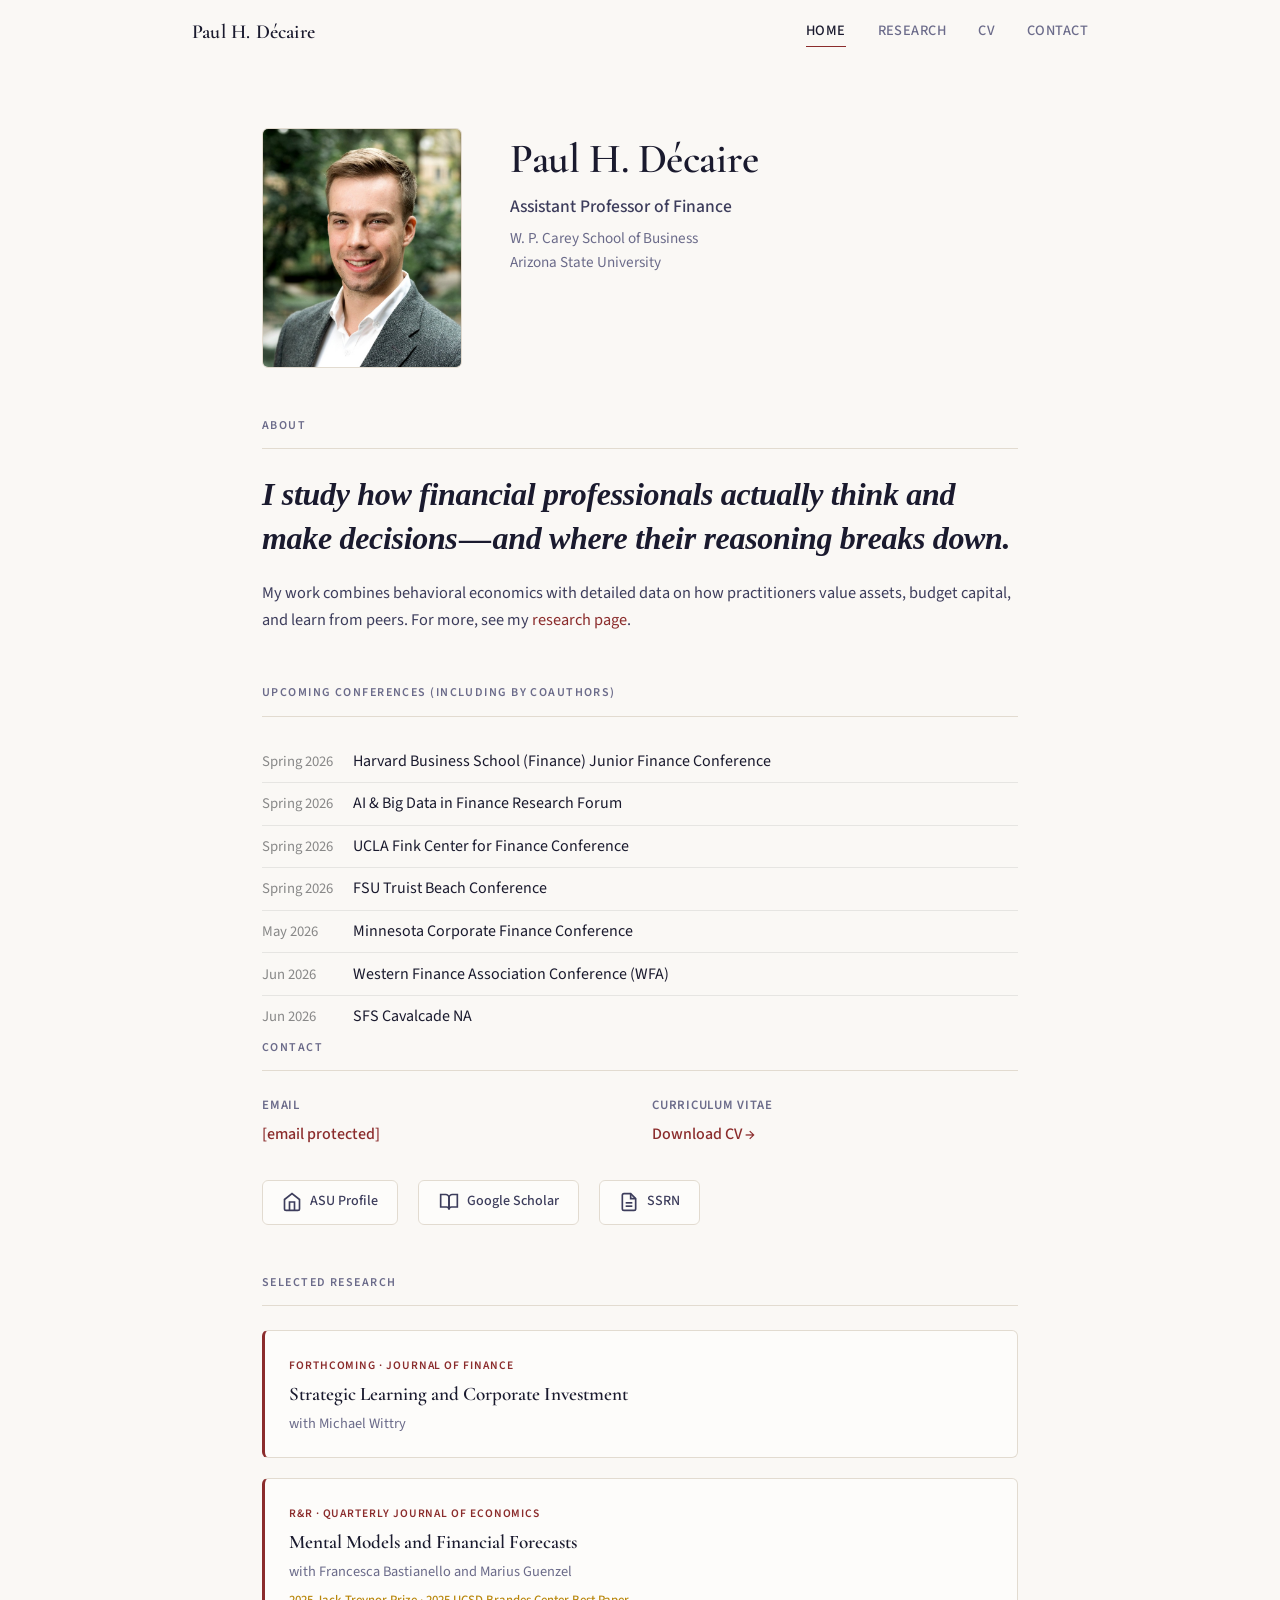
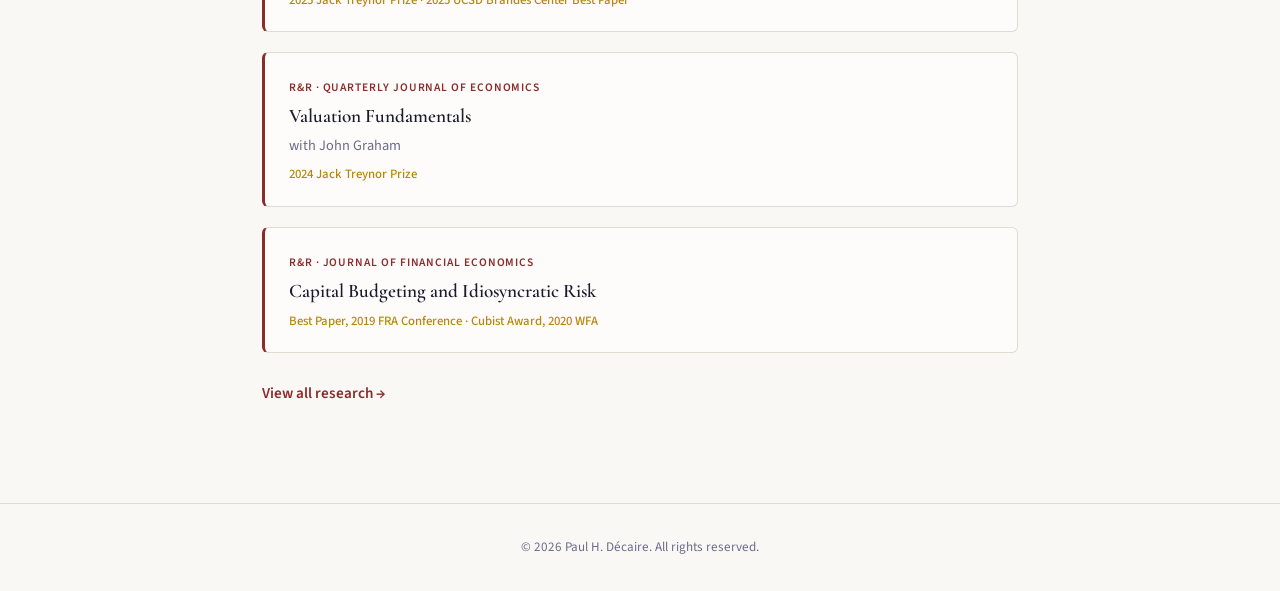
==== commit a84ac1a3: "Add files via upload" ====
--- a/index.html
+++ b/index.html
@@ -65,9 +65,9 @@
         <section class="about" id="about">
             <h2 class="section-label">About</h2>
             <div class="about-body">
-                <p class="about-tagline">
+                <div class="about-tagline">
                     I study how financial professionals actually think and make decisions&hairsp;&mdash;&hairsp;and where their reasoning breaks down.
-                </p>
+                </div>
                 <p>
                     My work combines behavioral economics with detailed data on how practitioners value assets, budget capital, and learn from peers. For more, see my <a href="research.html">research page</a>.
                 </p>
@@ -111,7 +111,7 @@
                 <div class="contact-grid">
                     <div class="contact-item">
                         <span class="contact-label">Email</span>
-                        <a href="mailto:paul.decaire@asu.edu">paul.decaire@asu.edu</a>
+                        <a href="/cdn-cgi/l/email-protection#e09081958cce84858381899285a0819395ce858495"><span class="__cf_email__" data-cfemail="92e2f3e7febcf6f7f1f3fbe0f7d2f3e1e7bcf7f6e7">[email&#160;protected]</span></a>
                     </div>
                     <div class="contact-item">
                         <span class="contact-label">Curriculum Vitae</span>
@@ -175,7 +175,7 @@
         </div>
     </footer>
 
-    <script>
+    <script data-cfasync="false" src="/cdn-cgi/scripts/5c5dd728/cloudflare-static/email-decode.min.js"></script><script>
         // Minimal nav shadow on scroll
         window.addEventListener('scroll', () => {
             document.getElementById('nav').classList.toggle('scrolled', window.scrollY > 20);
@@ -189,7 +189,4 @@
         var sc_security="77cf4cf3";
     </script>
     <script type="text/javascript" src="https://www.statcounter.com/counter/counter.js" async></script>
-    <noscript><div class="statcounter" style="display:none;"><a title="Web Analytics" href="https://statcounter.com/" target="_blank"><img class="statcounter" src="https://c.statcounter.com/13212534/0/77cf4cf3/1/" alt="Web Analytics" referrerPolicy="no-referrer-when-downgrade"></a></div></noscript>
-    <!-- End StatCounter -->
-</body>
-</html>
+    <noscript><div class="statcounter" style="display:none;"><a title="Web Analytics" href="https://
--- a/style.css
+++ b/style.css
@@ -642,12 +642,13 @@
 /* About tagline — the italic hook sentence */
 .about-tagline {
     font-family: var(--font-display);
-    font-size: 1.25rem;
-    font-weight: 500;
+    font-size: 2rem;
+    font-weight: 600;
     font-style: italic;
-    line-height: 1.55;
-    margin-bottom: 0.75rem;
-    color: var(--color-ink);
+    line-height: 1.35;
+    margin-bottom: 1.25rem;
+    color: var(--color-ink);
+    letter-spacing: -0.01em;
 }
 
 /* Resting Papers explanatory note */
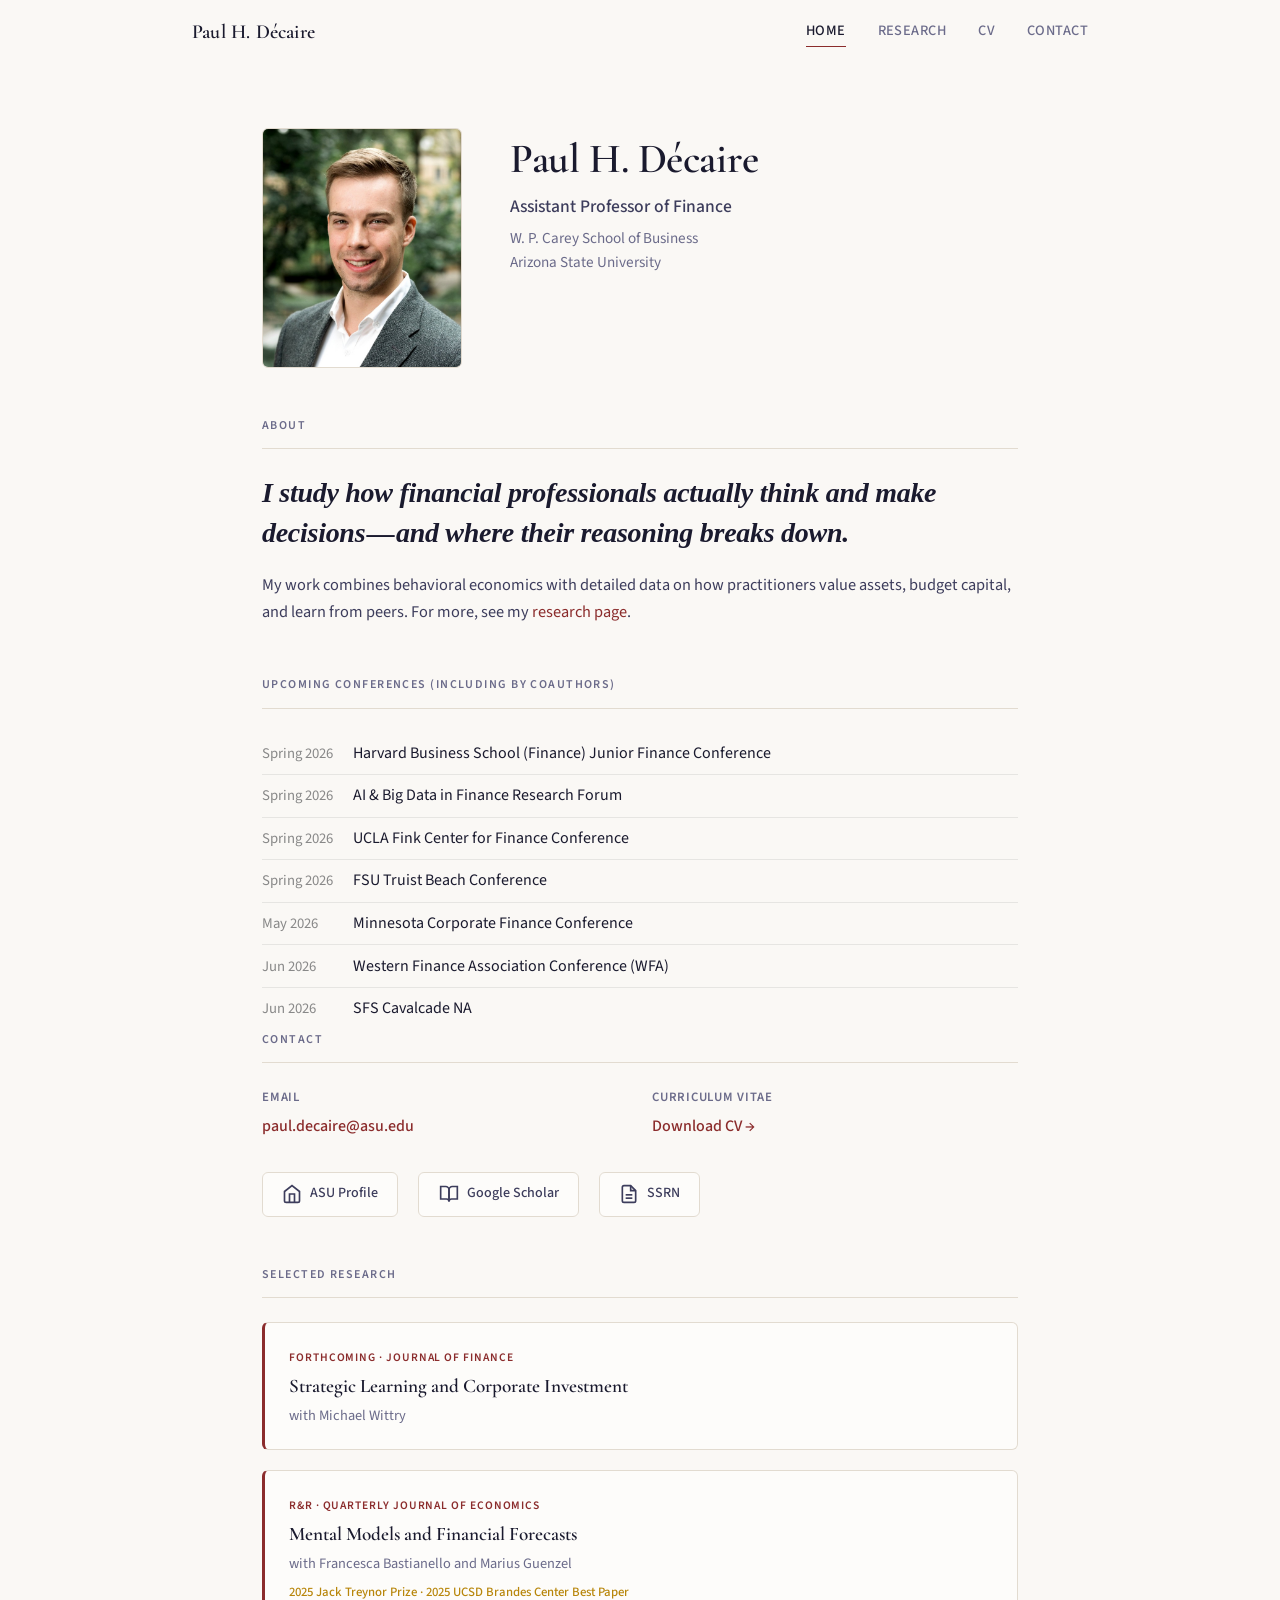
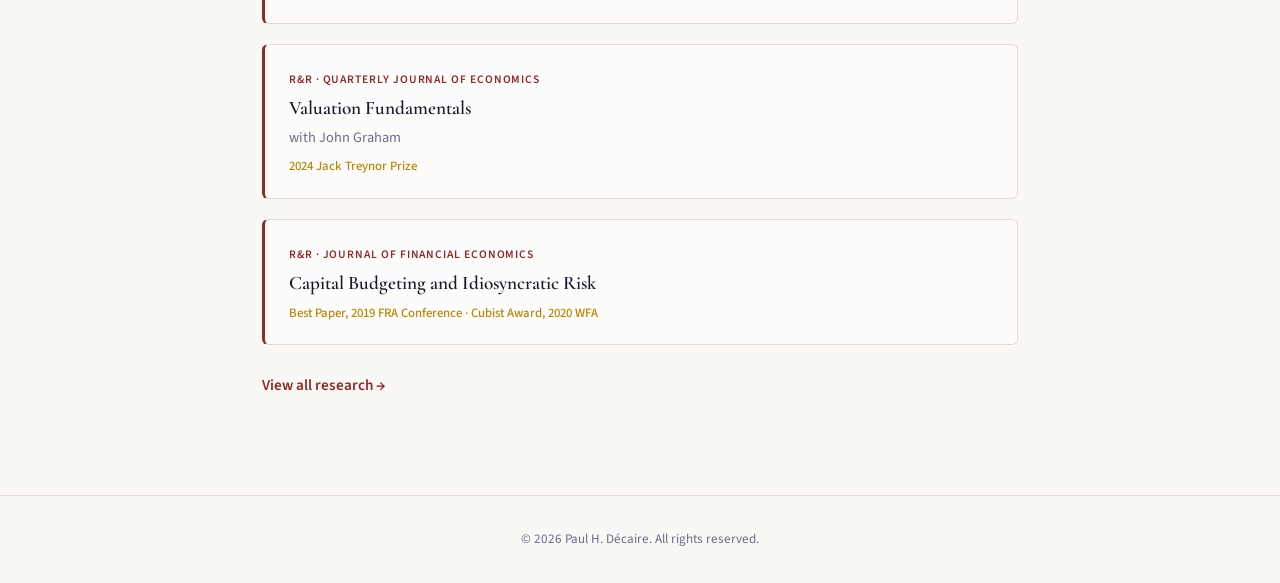
==== commit 62928aeb: "Add files via upload" ====
--- a/index.html
+++ b/index.html
@@ -111,7 +111,7 @@
                 <div class="contact-grid">
                     <div class="contact-item">
                         <span class="contact-label">Email</span>
-                        <a href="/cdn-cgi/l/email-protection#e09081958cce84858381899285a0819395ce858495"><span class="__cf_email__" data-cfemail="92e2f3e7febcf6f7f1f3fbe0f7d2f3e1e7bcf7f6e7">[email&#160;protected]</span></a>
+                        <a href="mailto:paul.decaire@asu.edu">paul.decaire@asu.edu</a>
                     </div>
                     <div class="contact-item">
                         <span class="contact-label">Curriculum Vitae</span>
@@ -175,7 +175,7 @@
         </div>
     </footer>
 
-    <script data-cfasync="false" src="/cdn-cgi/scripts/5c5dd728/cloudflare-static/email-decode.min.js"></script><script>
+    <script>
         // Minimal nav shadow on scroll
         window.addEventListener('scroll', () => {
             document.getElementById('nav').classList.toggle('scrolled', window.scrollY > 20);
@@ -189,4 +189,7 @@
         var sc_security="77cf4cf3";
     </script>
     <script type="text/javascript" src="https://www.statcounter.com/counter/counter.js" async></script>
-    <noscript><div class="statcounter" style="display:none;"><a title="Web Analytics" href="https://+    <noscript><div class="statcounter" style="display:none;"><a title="Web Analytics" href="https://statcounter.com/" target="_blank"><img class="statcounter" src="https://c.statcounter.com/13212534/0/77cf4cf3/1/" alt="Web Analytics" referrerPolicy="no-referrer-when-downgrade"></a></div></noscript>
+    <!-- End StatCounter -->
+</body>
+</html>
--- a/style.css
+++ b/style.css
@@ -642,10 +642,10 @@
 /* About tagline — the italic hook sentence */
 .about-tagline {
     font-family: var(--font-display);
-    font-size: 2rem;
+    font-size: 1.75rem;
     font-weight: 600;
     font-style: italic;
-    line-height: 1.35;
+    line-height: 1.4;
     margin-bottom: 1.25rem;
     color: var(--color-ink);
     letter-spacing: -0.01em;
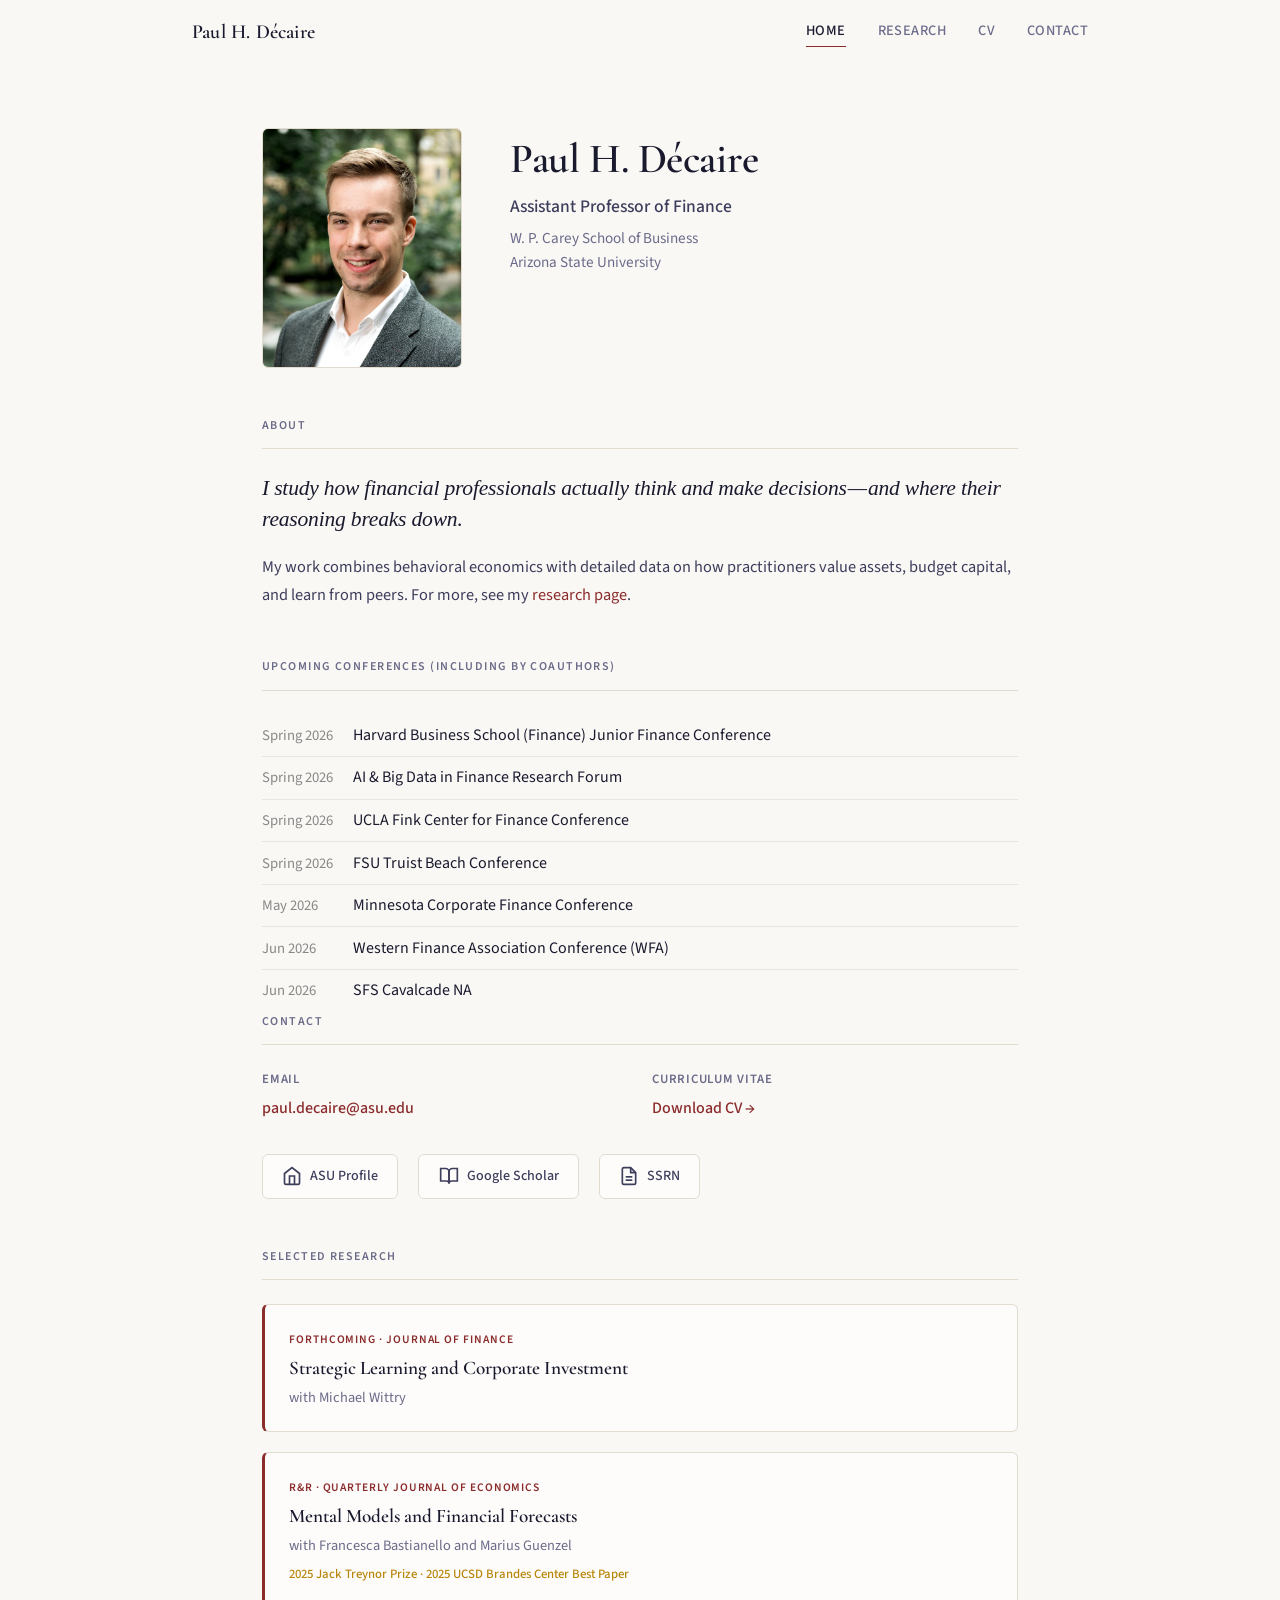
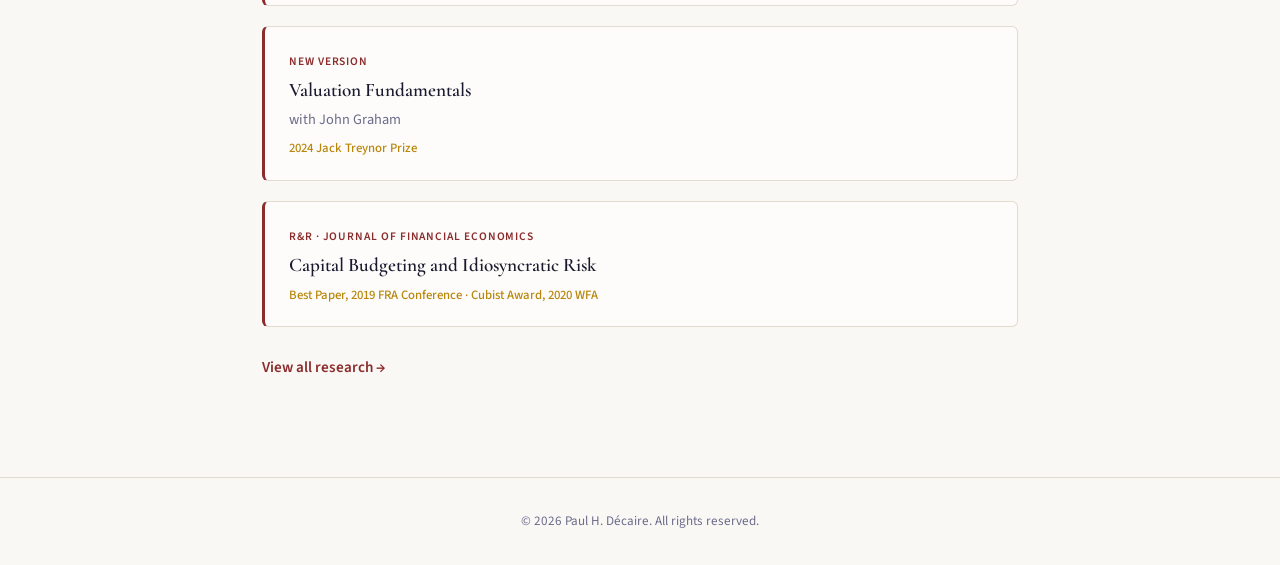
==== commit 8bcbe0ce: "Update highlight card to include new version badge" ====
--- a/index.html
+++ b/index.html
@@ -151,8 +151,8 @@
                     <p class="highlight-authors">with Francesca Bastianello and Marius Guenzel</p>
                     <p class="highlight-awards">2025 Jack Treynor Prize &middot; 2025 UCSD Brandes Center Best Paper</p>
                 </div>
-                <div class="highlight-card">
-                    <span class="highlight-badge">R&R &middot; Quarterly Journal of Economics</span>
+                    <div class="highlight-card">
+                    <span class="highlight-badge">New Version</span>
                     <h3><a href="https://papers.ssrn.com/sol3/papers.cfm?abstract_id=4951338">Valuation Fundamentals</a></h3>
                     <p class="highlight-authors">with John Graham</p>
                     <p class="highlight-awards">2024 Jack Treynor Prize</p>
--- a/style.css
+++ b/style.css
@@ -642,8 +642,8 @@
 /* About tagline — the italic hook sentence */
 .about-tagline {
     font-family: var(--font-display);
-    font-size: 1.75rem;
-    font-weight: 600;
+    font-size: 1.35rem;
+    font-weight: 400;
     font-style: italic;
     line-height: 1.4;
     margin-bottom: 1.25rem;
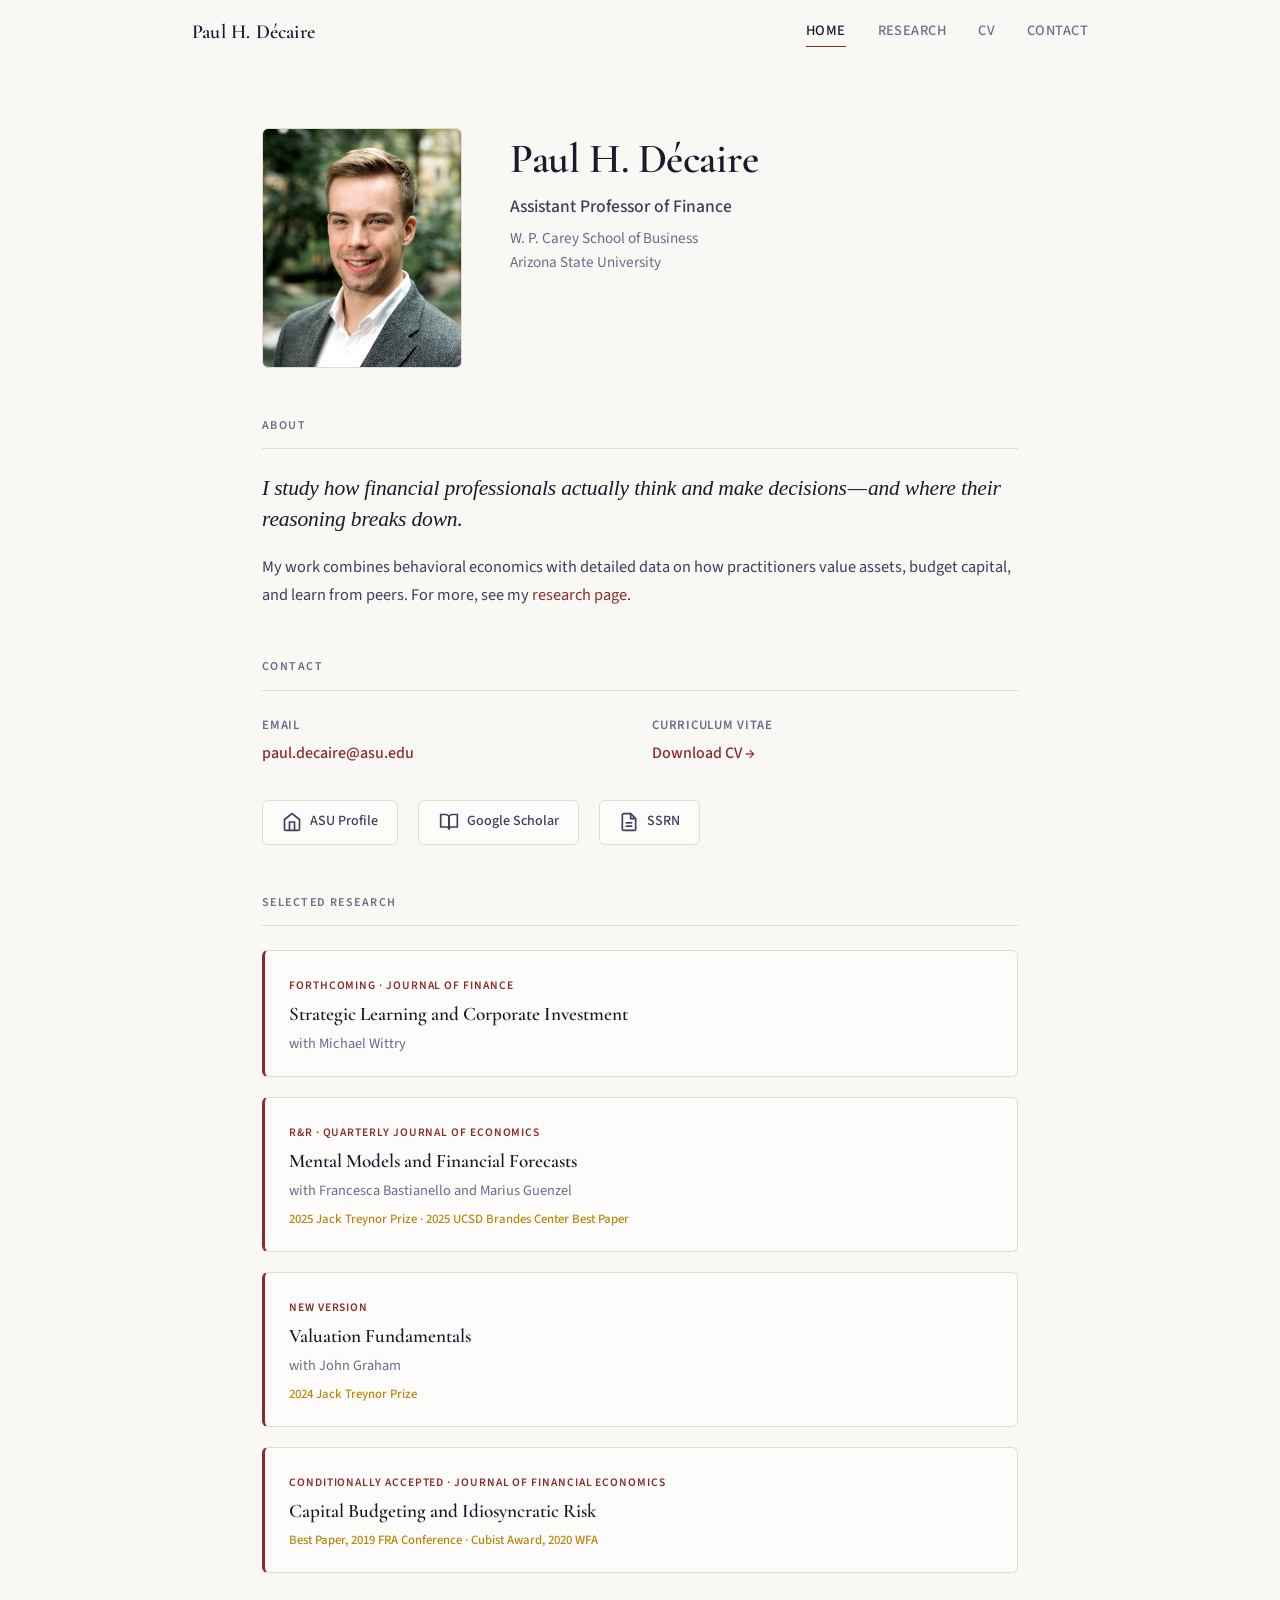
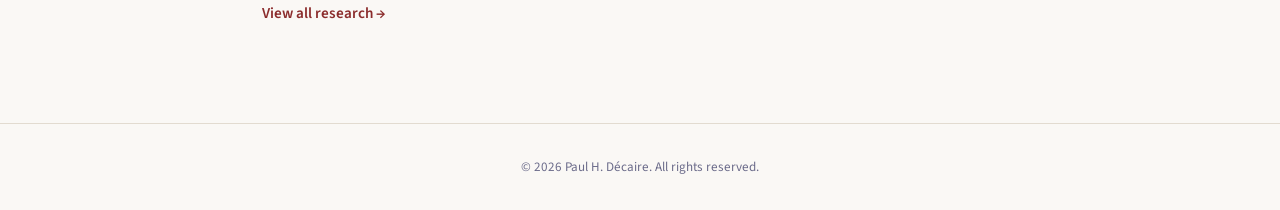
==== commit 535eb413: "Hide Upcoming Conferences and update badge text Temporarily hide the Upcoming Conferences section an" ====
--- a/index.html
+++ b/index.html
@@ -74,7 +74,9 @@
             </div>
         </section>
 
-        <!-- Upcoming Conferences Section -->
+        <!-- Upcoming Conferences Section — temporarily hidden (no upcoming conferences at the moment).
+             To restore, uncomment the block below and update the entries.
+
         <section class="conferences" id="conferences">
             <h2 class="section-label">Upcoming Conferences (Including by Coauthors)</h2>
             <div class="about-body">
@@ -103,6 +105,8 @@
                 </ol>
             </div>
         </section>
+
+        End Upcoming Conferences Section -->
 
         <!-- Contact Section -->
         <section class="contact" id="contact">
@@ -158,7 +162,7 @@
                     <p class="highlight-awards">2024 Jack Treynor Prize</p>
                 </div>
                 <div class="highlight-card">
-                    <span class="highlight-badge">R&R &middot; Journal of Financial Economics</span>
+                    <span class="highlight-badge">Conditionally Accepted &middot; Journal of Financial Economics</span>
                     <h3><a href="https://papers.ssrn.com/sol3/papers.cfm?abstract_id=3480884">Capital Budgeting and Idiosyncratic Risk</a></h3>
                     <p class="highlight-awards">Best Paper, 2019 FRA Conference &middot; Cubist Award, 2020 WFA</p>
                 </div>
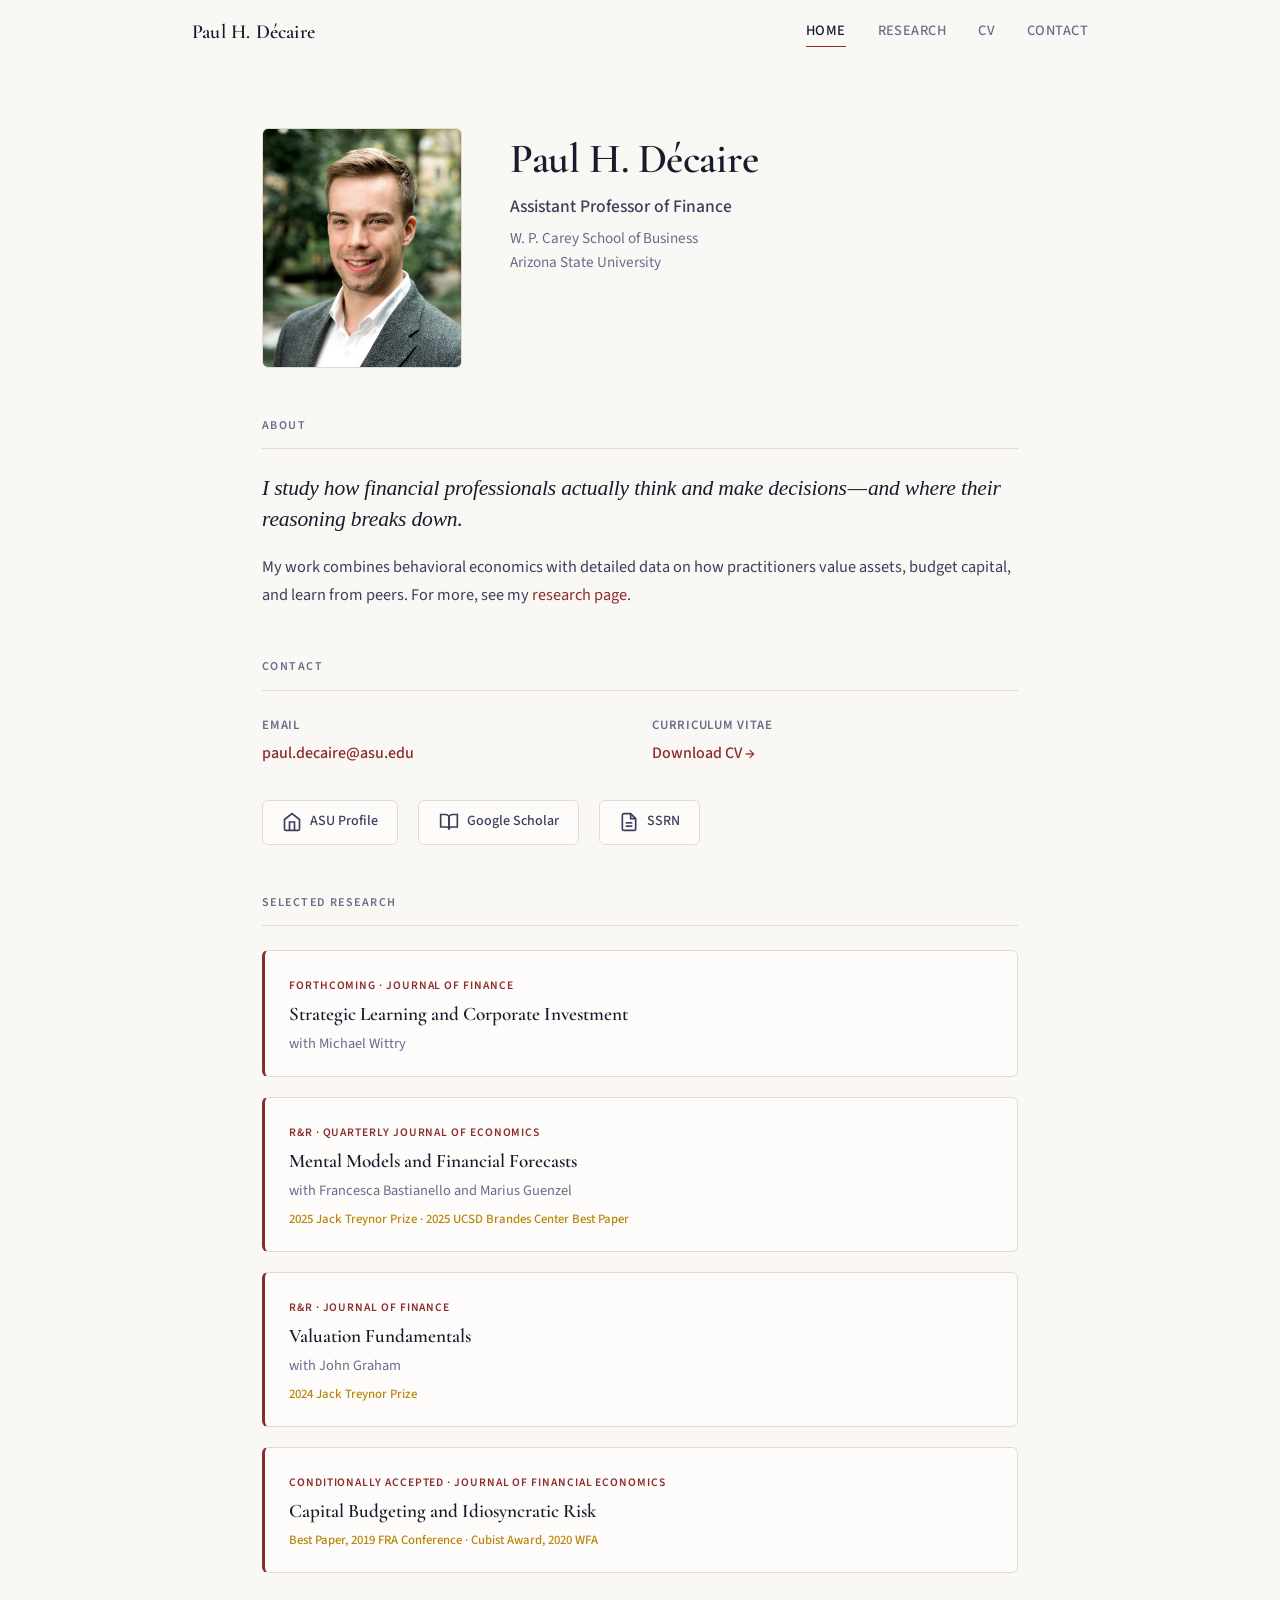
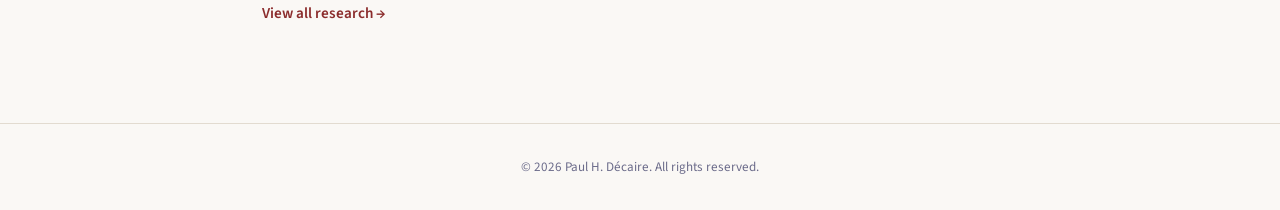
==== commit cfdc44f7: "Update index.html" ====
--- a/index.html
+++ b/index.html
@@ -156,7 +156,7 @@
                     <p class="highlight-awards">2025 Jack Treynor Prize &middot; 2025 UCSD Brandes Center Best Paper</p>
                 </div>
                     <div class="highlight-card">
-                    <span class="highlight-badge">New Version</span>
+                    <span class="highlight-badge">R&R &middot; Journal of Finance</span>
                     <h3><a href="https://papers.ssrn.com/sol3/papers.cfm?abstract_id=4951338">Valuation Fundamentals</a></h3>
                     <p class="highlight-authors">with John Graham</p>
                     <p class="highlight-awards">2024 Jack Treynor Prize</p>
